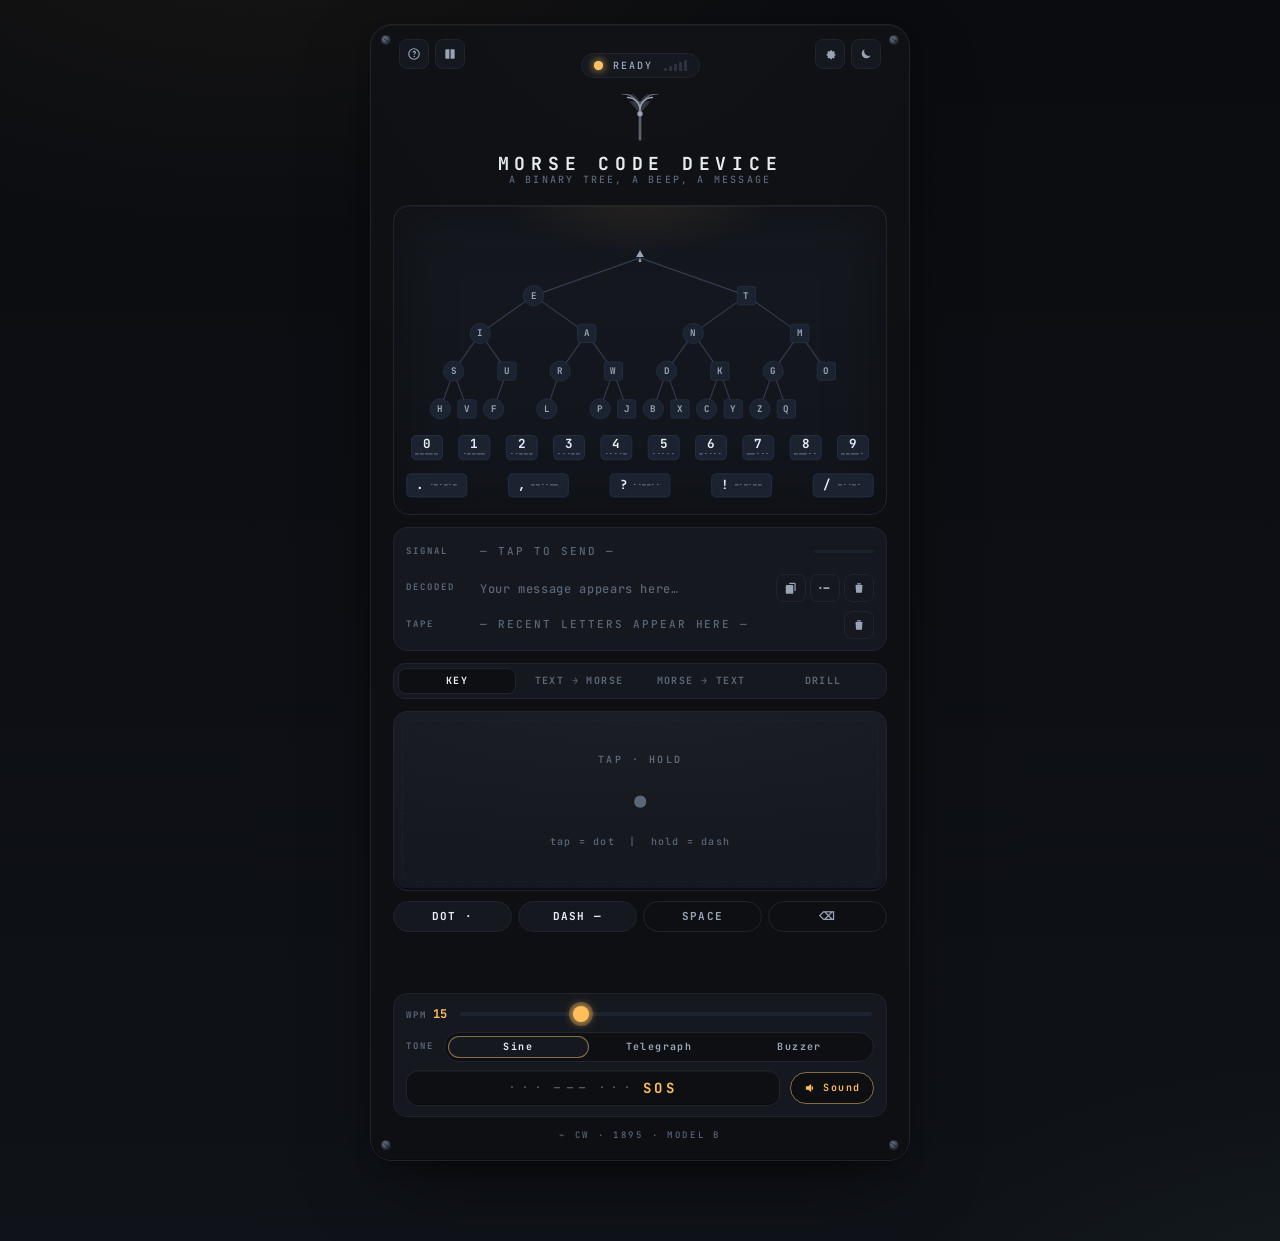
==== index.html @ 14e13e67 "Add files via upload" ====
<!doctype html>
<html lang="en">
<head>
<meta charset="utf-8" />
<title>Morse Code Device</title>
<meta name="viewport" content="width=device-width, initial-scale=1, viewport-fit=cover" />
<meta name="description" content="A virtual Morse code device — tap, type, or click to send Morse. Share-able links, audio, and a live tree decoder." />
<meta name="theme-color" content="#0d1014" />
<link rel="preconnect" href="https://fonts.googleapis.com" />
<link rel="preconnect" href="https://fonts.gstatic.com" crossorigin />
<link href="https://fonts.googleapis.com/css2?family=JetBrains+Mono:wght@400;500;700&family=Space+Grotesk:wght@400;500;700&family=DM+Serif+Display&display=swap" rel="stylesheet" />
<link rel="stylesheet" href="style.css" />
</head>
<body data-theme="dark" data-finish="matte" data-font="mono" data-glow="amber">

<!-- ============== SHARED-LINK BANNER ============== -->
<div id="share-banner" class="share-banner" hidden>
  <span class="sb-dot"></span>
  <div class="sb-text">
    <strong>Incoming message</strong>
    <span id="sb-preview"></span>
  </div>
  <button class="sb-play" data-action="play-shared">Play</button>
  <button class="sb-close" data-action="dismiss-shared" aria-label="Dismiss">×</button>
</div>

<!-- ============== DEVICE ============== -->
<main class="stage">
  <div class="device" id="device">
    <!-- screws -->
    <span class="screw tl"></span><span class="screw tr"></span>
    <span class="screw bl"></span><span class="screw br"></span>

    <!-- device-mounted action panel: help + reference (left), customize + theme (right) -->
    <nav class="device-actions left" aria-label="Help and reference">
      <button class="iconbtn-square" data-action="toggle-help" title="Help & guide" aria-label="Help">
        <svg viewBox="0 0 24 24" aria-hidden="true"><path d="M12 2a10 10 0 1 0 10 10A10 10 0 0 0 12 2Zm0 18a8 8 0 1 1 8-8 8 8 0 0 1-8 8Zm.5-13.5a3 3 0 0 0-3 3h2a1 1 0 1 1 2 0c0 1-2 1.25-2 3.5h2c0-1.5 2-1.75 2-3.5a3 3 0 0 0-3-3Zm-1 8.5h2v2h-2Z" fill="currentColor"/></svg>
      </button>
      <button class="iconbtn-square" data-action="toggle-ref" title="Morse reference" aria-label="Reference">
        <svg viewBox="0 0 24 24" aria-hidden="true"><path d="M4 5.5A1.5 1.5 0 0 1 5.5 4H11v16H5.5A1.5 1.5 0 0 1 4 18.5v-13Zm9 -1.5h5.5A1.5 1.5 0 0 1 20 5.5v13a1.5 1.5 0 0 1-1.5 1.5H13V4Z" fill="currentColor"/></svg>
      </button>
    </nav>
    <nav class="device-actions right" aria-label="Customize and theme">
      <button class="iconbtn-square" data-action="toggle-tweaks" title="Customize" aria-label="Customize">
        <svg viewBox="0 0 24 24" aria-hidden="true"><path d="M12 8a4 4 0 1 0 0 8 4 4 0 0 0 0-8Zm9.4 4-1.9-.6-.3-.9 1-1.7-1.9-1.9-1.7 1-.9-.3-.6-1.9h-2.6l-.6 1.9-.9 .3-1.7-1-1.9 1.9 1 1.7-.3 .9-1.9 .6v2.6l1.9 .6 .3 .9-1 1.7 1.9 1.9 1.7-1 .9 .3 .6 1.9h2.6l.6-1.9 .9-.3 1.7 1 1.9-1.9-1-1.7 .3-.9 1.9-.6V12Z" fill="currentColor"/></svg>
      </button>
      <button class="iconbtn-square" data-action="toggle-theme" title="Toggle light/dark" aria-label="Toggle theme">
        <svg viewBox="0 0 24 24" aria-hidden="true"><path d="M20 14.5A8 8 0 0 1 9.5 4 8 8 0 1 0 20 14.5Z" fill="currentColor"/></svg>
      </button>
    </nav>

    <!-- antenna + status -->
    <div class="device-head">
      <div class="status-strip">
        <span class="led-pill" id="power-led"></span>
        <span class="status-text" id="status-text">READY</span>
        <span class="signal-bars" aria-hidden="true">
          <i></i><i></i><i></i><i></i><i></i>
        </span>
      </div>
      <div class="antenna" aria-hidden="true">
        <svg viewBox="0 0 80 56" class="antenna-svg">
          <!-- mast -->
          <rect x="38.5" y="22" width="3" height="30" rx="1" fill="currentColor" opacity=".55"/>
          <!-- radio waves -->
          <path d="M40 22 L28 8 L52 8 Z" fill="currentColor" opacity=".25"/>
          <path d="M40 18 a14 14 0 0 1 14 -14" stroke="currentColor" fill="none" stroke-width="1.6" stroke-linecap="round" class="wave w1"/>
          <path d="M40 18 a14 14 0 0 0 -14 -14" stroke="currentColor" fill="none" stroke-width="1.6" stroke-linecap="round" class="wave w1"/>
          <path d="M40 14 a20 20 0 0 1 20 -14" stroke="currentColor" fill="none" stroke-width="1.4" stroke-linecap="round" opacity=".65" class="wave w2"/>
          <path d="M40 14 a20 20 0 0 0 -20 -14" stroke="currentColor" fill="none" stroke-width="1.4" stroke-linecap="round" opacity=".65" class="wave w2"/>
          <path d="M40 10 a26 26 0 0 1 26 -14" stroke="currentColor" fill="none" stroke-width="1.1" stroke-linecap="round" opacity=".35" class="wave w3"/>
          <path d="M40 10 a26 26 0 0 0 -26 -14" stroke="currentColor" fill="none" stroke-width="1.1" stroke-linecap="round" opacity=".35" class="wave w3"/>
          <circle cx="40" cy="22" r="3" fill="currentColor"/>
        </svg>
      </div>
      <h1 class="device-title">MORSE CODE DEVICE</h1>
      <p class="device-sub">a binary tree, a beep, a message</p>
    </div>

    <!-- TREE PANEL -->
    <section class="tree-panel" id="tree-panel">
      <svg id="tree-svg" viewBox="0 0 1000 540" preserveAspectRatio="xMidYMid meet" aria-label="Morse code binary tree"></svg>
      <!-- big letter spotlight -->
      <div class="letter-spot" id="letter-spot" aria-hidden="true">
        <span class="ls-glyph"></span>
        <span class="ls-morse"></span>
      </div>
    </section>

    <!-- live readout strip -->
    <section class="readout">
      <div class="readout-row">
        <span class="readout-label">SIGNAL</span>
        <div class="readout-marks" id="readout-marks">
          <span class="rm-placeholder">— tap to send —</span>
        </div>
        <div class="decode-countdown"><div class="dc-fill" id="dc-fill"></div></div>
      </div>
      <div class="readout-row">
        <span class="readout-label">DECODED</span>
        <div class="readout-text" id="decoded-text" data-empty="Your message appears here…"></div>
        <div class="readout-tools">
          <button class="ghostbtn" data-action="copy-text" title="Copy text">
            <svg viewBox="0 0 24 24"><path d="M9 3h9a2 2 0 0 1 2 2v12h-2V5H9V3Zm-4 4h9a2 2 0 0 1 2 2v11a2 2 0 0 1-2 2H5a2 2 0 0 1-2-2V9a2 2 0 0 1 2-2Z" fill="currentColor"/></svg>
          </button>
          <button class="ghostbtn" data-action="copy-morse" title="Copy morse">
            <svg viewBox="0 0 24 24"><circle cx="4" cy="12" r="2" fill="currentColor"/><rect x="9" y="10.5" width="11" height="3" rx="1.4" fill="currentColor"/></svg>
          </button>
          <button class="ghostbtn" data-action="clear" title="Clear">
            <svg viewBox="0 0 24 24"><path d="M6 7h12l-1 13H7L6 7Zm3-3h6l1 2H8l1-2Z" fill="currentColor"/></svg>
          </button>
        </div>
      </div>
      <div class="readout-row history-row">
        <span class="readout-label">TAPE</span>
        <div class="history-tape" id="history-tape" data-empty="— recent letters appear here —"></div>
        <button class="ghostbtn" data-action="clear-history" title="Clear tape">
          <svg viewBox="0 0 24 24"><path d="M6 7h12l-1 13H7L6 7Zm3-3h6l1 2H8l1-2Z" fill="currentColor"/></svg>
        </button>
      </div>
    </section>

    <!-- input pad / mode tabs -->
    <section class="inputbay">
      <nav class="tabs" role="tablist">
        <button class="tab active" data-tab="key" role="tab">KEY</button>
        <button class="tab" data-tab="t2m" role="tab">TEXT → MORSE</button>
        <button class="tab" data-tab="m2t" role="tab">MORSE → TEXT</button>
        <button class="tab" data-tab="drill" role="tab">DRILL</button>
      </nav>

      <!-- KEY tab -->
      <div class="tabpanel" data-panel="key">
        <div class="keypad" id="keypad" aria-label="Tap pad. Tap = dot, hold = dash.">
          <div class="keypad-inner">
            <span class="keypad-label">TAP&nbsp;·&nbsp;HOLD</span>
            <span class="keypad-symbol" id="keypad-symbol">·</span>
            <span class="keypad-hint">tap = dot &nbsp;|&nbsp; hold = dash</span>
          </div>
          <span class="keypad-ring"></span>
        </div>
        <div class="key-aux">
          <button class="pillbtn" data-action="dot">DOT&nbsp;·</button>
          <button class="pillbtn" data-action="dash">DASH&nbsp;—</button>
          <button class="pillbtn ghost" data-action="space">SPACE</button>
          <button class="pillbtn ghost" data-action="backspace">⌫</button>
        </div>
      </div>

      <!-- TEXT → MORSE tab -->
      <div class="tabpanel" data-panel="t2m" hidden>
        <textarea id="t2m-input" rows="3" placeholder="Type a message — &quot;hello world&quot;…" maxlength="240"></textarea>
        <div class="row">
          <button class="primarybtn" data-action="play-t2m">
            <svg viewBox="0 0 24 24"><path d="M8 5v14l11-7L8 5Z" fill="currentColor"/></svg>
            Transmit
          </button>
          <button class="pillbtn ghost" data-action="stop-t2m">Stop</button>
          <button class="iconbtn iconbtn-square" data-action="share-t2m" title="Copy shareable link" aria-label="Share">
            <svg viewBox="0 0 24 24" aria-hidden="true"><path d="M12 3 7 8h3v8h4V8h3l-5-5Zm-7 13v3a2 2 0 0 0 2 2h10a2 2 0 0 0 2-2v-3h-2v3H7v-3H5Z" fill="currentColor"/></svg>
          </button>
        </div>
        <div class="preview" id="t2m-preview" data-empty="Morse preview…"></div>
      </div>

      <!-- MORSE → TEXT tab -->
      <div class="tabpanel" data-panel="m2t" hidden>
        <textarea id="m2t-input" rows="3" placeholder="Paste Morse: &quot;.... . .-.. .-.. ---&quot; — letters use spaces, words use  /  or 3 spaces"></textarea>
        <div class="row">
          <button class="primarybtn" data-action="play-m2t">
            <svg viewBox="0 0 24 24"><path d="M8 5v14l11-7L8 5Z" fill="currentColor"/></svg>
            Transmit
          </button>
          <button class="pillbtn ghost" data-action="stop-m2t">Stop</button>
          <button class="pillbtn ghost" data-action="m2t-dot" title="Insert dot">·</button>
          <button class="pillbtn ghost" data-action="m2t-dash" title="Insert dash">—</button>
          <button class="pillbtn ghost" data-action="m2t-slash" title="Word break">/</button>
          <button class="pillbtn ghost" data-action="m2t-clear">Clear</button>
        </div>
        <div class="preview" id="m2t-preview" data-empty="Decoded text…"></div>
      </div>

      <!-- DRILL tab -->
      <div class="tabpanel" data-panel="drill" hidden>
        <div class="drill-head">
          <div class="drill-score-block">
            <span class="ds-label">SCORE</span>
            <strong id="drill-score">0 / 0</strong>
            <span class="ds-streak" id="drill-streak" aria-label="streak"></span>
          </div>
          <div class="seg drill-pool-seg" data-tweak-local="drill-pool" role="tablist" aria-label="Practice pool">
            <button class="seg-btn active" data-val="letters">A–Z</button>
            <button class="seg-btn" data-val="alnum">+0–9</button>
            <button class="seg-btn" data-val="all">+Punct</button>
          </div>
        </div>
        <div class="drill-prompt">
          <button class="drill-replay" data-action="drill-replay" title="Replay morse">
            <svg viewBox="0 0 24 24" aria-hidden="true"><path d="M12 4V1L7 6l5 5V7a5 5 0 1 1-5 5H5a7 7 0 1 0 7-8Z" fill="currentColor"/></svg>
          </button>
          <div class="drill-morse" id="drill-morse">– – –</div>
        </div>
        <div class="drill-choices" id="drill-choices" role="group" aria-label="Pick the letter"></div>
        <div class="drill-feedback" id="drill-feedback" aria-live="polite"></div>
        <div class="row drill-row">
          <button class="primarybtn" data-action="drill-next">
            <svg viewBox="0 0 24 24"><path d="M8 5v14l11-7L8 5Z" fill="currentColor"/></svg>
            Next
          </button>
          <button class="pillbtn ghost" data-action="drill-reset">Reset score</button>
        </div>
      </div>
    </section>

    <!-- bottom control rail -->
    <section class="rail">
      <div class="rail-row">
        <label class="rail-control wpm-control">
          <span class="rc-label">WPM <b id="wpm-val">15</b></span>
          <input type="range" id="wpm" min="5" max="40" step="1" value="15" />
        </label>
      </div>
      <div class="rail-row">
        <div class="rail-control tone-control">
          <span class="rc-label">TONE</span>
          <div class="seg seg-fill" role="tablist">
            <button class="seg-btn active" data-tone="sine">Sine</button>
            <button class="seg-btn" data-tone="telegraph">Telegraph</button>
            <button class="seg-btn" data-tone="buzzer">Buzzer</button>
          </div>
        </div>
      </div>
      <div class="rail-row">
        <button class="sos" data-action="sos" title="Send SOS">
          <span class="sos-glyph">·&nbsp;·&nbsp;·&nbsp;&nbsp;—&nbsp;—&nbsp;—&nbsp;&nbsp;·&nbsp;·&nbsp;·</span>
          <strong>SOS</strong>
        </button>
        <button class="audiotoggle" id="audiotoggle" aria-pressed="true" title="Toggle sound">
          <svg viewBox="0 0 24 24" class="on"><path d="M5 9v6h4l5 4V5L9 9H5Zm12.5 3a4.5 4.5 0 0 0-2.5-4v8a4.5 4.5 0 0 0 2.5-4Z" fill="currentColor"/></svg>
          <span>Sound</span>
        </button>
      </div>
    </section>

    <div class="device-foot">
      <span class="foot-mark">⌁  CW · 1895 · MODEL B</span>
    </div>
  </div>
</main>

<!-- ============== HELP DRAWER ============== -->
<aside class="drawer" id="help-drawer" hidden aria-label="Help &amp; guide">
  <header class="drawer-head">
    <h2>Manual</h2>
    <button class="iconbtn-square ghost" data-action="toggle-help" aria-label="Close">✕</button>
  </header>
  <div class="drawer-body">
    <p class="help-lead">
      A virtual telegraph key. Four input modes, one tree.
    </p>

    <section class="help-section">
      <h3><span class="hs-num">1</span> KEY <span class="hs-sub">— tap, hold, click, type</span></h3>
      <ul class="tip-list">
        <li><kbd>Space</kbd><span>tap = <b>dot</b> · hold = <b>dash</b></span></li>
        <li><kbd>L-click</kbd> / <kbd>R-click</kbd><span>on the pad = dot / dash</span></li>
        <li><kbd>Tap</kbd> / <kbd>Hold</kbd><span>on the pad = dot / dash (mobile)</span></li>
        <li><kbd>A–Z</kbd> <kbd>0–9</kbd><span>live-type any letter and watch the path light up</span></li>
        <li><kbd>·</kbd> <kbd>—</kbd> <kbd>␣</kbd> <kbd>⌫</kbd><span>buttons: insert dot, dash, word break, backspace</span></li>
      </ul>
      <p class="help-note">A short countdown bar fills under SIGNAL while you wait; when it completes, the buffer is decoded into a letter.</p>
    </section>

    <section class="help-section">
      <h3><span class="hs-num">2</span> TEXT → MORSE <span class="hs-sub">— transmit a sentence</span></h3>
      <ul class="tip-list">
        <li><kbd>Type</kbd><span>any message, then hit <b>Transmit</b> to play it through the tree + audio</span></li>
        <li><kbd>WPM</kbd><span>slider controls playback speed (5 = beginner, 40 = expert)</span></li>
        <li><kbd>Share</kbd><span>copies a shareable link with the Morse encoded in the URL</span></li>
      </ul>
    </section>

    <section class="help-section">
      <h3><span class="hs-num">3</span> MORSE → TEXT <span class="hs-sub">— paste raw morse</span></h3>
      <ul class="tip-list">
        <li><kbd>·</kbd> <kbd>—</kbd><span>insert dot or dash buttons</span></li>
        <li><kbd>space</kbd><span>between dot/dash groups separates <b>letters</b></span></li>
        <li><kbd>/</kbd><span>or 3 spaces separates <b>words</b></span></li>
        <li><kbd>Transmit</kbd><span>plays the decoded text through the tree + audio</span></li>
      </ul>
      <p class="help-note">Accepts ·, •, —, –, ., - interchangeably.</p>
    </section>

    <section class="help-section">
      <h3><span class="hs-num">4</span> DRILL <span class="hs-sub">— practice mode</span></h3>
      <ul class="tip-list">
        <li><kbd>Listen</kbd><span>a random letter plays through the tree</span></li>
        <li><kbd>Tap</kbd><span>which letter you heard from the 4 choices</span></li>
        <li><kbd>↻</kbd><span>replays the current letter</span></li>
        <li><kbd>Pool</kbd><span>switch between A–Z, +0–9, or +punctuation</span></li>
      </ul>
      <p class="help-note">Three correct in a row unlocks a streak badge.</p>
    </section>

    <section class="help-section">
      <h3><span class="hs-num">★</span> Tips</h3>
      <ul class="tip-list">
        <li><kbd>SOS</kbd><span>one-tap distress signal · · · — — — · · ·</span></li>
        <li><kbd>Tone</kbd><span>Sine = soft, Telegraph = classic, Buzzer = old-school</span></li>
        <li><kbd>Sound</kbd><span>toggle audio without stopping the visuals</span></li>
        <li><kbd>Tape</kbd><span>click any recent letter to replay it</span></li>
      </ul>
    </section>
  </div>
</aside>

<!-- ============== REFERENCE DRAWER ============== -->
<aside class="drawer" id="ref-drawer" hidden aria-label="Morse reference">
  <header class="drawer-head">
    <h2>Reference</h2>
    <button class="iconbtn" data-action="toggle-ref" aria-label="Close">✕</button>
  </header>
  <div class="drawer-body">
    <div class="ref-section">
      <h3>Letters</h3>
      <div class="ref-grid" id="ref-letters"></div>
    </div>
    <div class="ref-section">
      <h3>Numbers</h3>
      <div class="ref-grid" id="ref-numbers"></div>
    </div>
    <div class="ref-section">
      <h3>Punctuation</h3>
      <div class="ref-grid" id="ref-punct"></div>
    </div>
    <div class="ref-tip">
      <strong>Tip.</strong> Tap any cell to hear it. Letter gap = 3 units, word gap = 7 units. Standard speed counts <em>PARIS</em> per minute.
    </div>
  </div>
</aside>

<!-- ============== TWEAKS DRAWER ============== -->
<aside class="drawer right" id="tweaks-drawer" hidden aria-label="Customize">
  <header class="drawer-head">
    <h2>Customize</h2>
    <button class="iconbtn" data-action="toggle-tweaks" aria-label="Close">✕</button>
  </header>
  <div class="drawer-body">

    <div class="tweak">
      <div class="tweak-label">Tree layout</div>
      <div class="seg seg-grid tree-model-seg" data-tweak="tree-model">
        <button class="seg-btn" data-val="1" title="Original — letters as tree, numbers + punctuation as chip rows">
          <span class="tm-name">Original</span>
          <span class="tm-sub">Letters + chips</span>
        </button>
        <button class="seg-btn" data-val="2" title="Extended — numbers + punctuation integrated as deeper LEDs">
          <span class="tm-name">Extended</span>
          <span class="tm-sub">All as LEDs</span>
        </button>
        <button class="seg-btn" data-val="3" title="Letters only — clean tree, no numbers or punctuation">
          <span class="tm-name">Letters</span>
          <span class="tm-sub">No numbers</span>
        </button>
        <button class="seg-btn" data-val="4" title="Compact — pure-dot/dash chains along top row, mixed letters branch downward">
          <span class="tm-name">Compact</span>
          <span class="tm-sub">Horizontal spine</span>
        </button>
      </div>
    </div>

    <div class="tweak">
      <div class="tweak-label">Glow color</div>
      <div class="swatches" data-tweak="glow">
        <button class="sw" data-val="amber"   style="--c:#ffbe5c"></button>
        <button class="sw" data-val="green"   style="--c:#7cf2a0"></button>
        <button class="sw" data-val="cyan"    style="--c:#7adfff"></button>
        <button class="sw" data-val="magenta" style="--c:#ff7ad8"></button>
        <button class="sw" data-val="red"     style="--c:#ff7a6e"></button>
      </div>
      <p class="tweak-help">Active path color. The decoded letter always pulses green for contrast.</p>
    </div>

    <div class="tweak">
      <div class="tweak-label">Panel finish</div>
      <div class="seg seg-grid" data-tweak="finish">
        <button class="seg-btn" data-val="matte">Matte</button>
        <button class="seg-btn" data-val="plastic">Plastic</button>
        <button class="seg-btn" data-val="wood">Wood</button>
        <button class="seg-btn" data-val="pcb">Circuit</button>
        <button class="seg-btn" data-val="brushed">Brushed</button>
      </div>
    </div>

    <div class="tweak">
      <div class="tweak-label">Typeface</div>
      <div class="seg seg-grid" data-tweak="font">
        <button class="seg-btn" data-val="mono">Mono</button>
        <button class="seg-btn" data-val="grotesk">Grotesk</button>
        <button class="seg-btn" data-val="serif">Serif</button>
      </div>
    </div>

    <div class="tweak">
      <div class="tweak-label">LED scale <b id="led-scale-val">1.0×</b></div>
      <input type="range" id="led-scale" min="0.7" max="1.4" step="0.05" value="1" />
    </div>

    <div class="tweak">
      <div class="tweak-label">Default tone</div>
      <div class="seg seg-grid" data-tweak="default-tone">
        <button class="seg-btn" data-val="sine">Sine</button>
        <button class="seg-btn" data-val="telegraph">Telegraph</button>
        <button class="seg-btn" data-val="buzzer">Buzzer</button>
      </div>
    </div>

    <div class="tweak">
      <div class="tweak-label">Theme</div>
      <div class="seg seg-grid" data-tweak="theme">
        <button class="seg-btn" data-val="dark">Dark</button>
        <button class="seg-btn" data-val="light">Light</button>
      </div>
    </div>

    <p class="tweak-help footer-help">Settings persist in your browser. Share a message link and your friend's device keeps their own look.</p>
  </div>
</aside>

<div class="scrim" id="scrim" hidden></div>

<script src="script.js" defer></script>
</body>
</html>
---- style.css ----
/* =========================================================
   MORSE CODE DEVICE
   ========================================================= */

/* =========================================================
   THEMES
   ---------------------------------------------------------
   :root holds the DARK palette. body[data-theme="light"]
   overrides for light mode. Finishes only add textures and
   *very small* tonal nudges; they do not redefine the palette
   except for explicitly-themed surfaces (wood, pcb) which
   have separate light/dark variants below.
   ========================================================= */
:root {
  /* glow */
  --glow: #ffbe5c;
  --glow-soft: #ffa83a;
  --glow-dim: color-mix(in oklab, var(--glow) 35%, var(--panel-2));

  /* success / positive feedback (drill correct, copied, fresh-chip) */
  --final: #7cf2a0;
  --final-soft: #29c365;

  /* surfaces (DARK) */
  --bg-0: #0a0c10;
  --bg-1: #0f1218;
  --panel: #14171d;
  --panel-2: #1c2230;
  --panel-edge: #2a3142;
  --panel-line: #242a37;
  --inkline: #3a455c;
  --led-off: #1c2330;
  --led-off-edge: #2c3650;

  /* ink */
  --ink: #e7ecf3;
  --ink-dim: #98a3b5;
  --ink-faint: #5b6677;
  --accent: var(--glow);

  /* on-led ink (text inside lit LEDs, always dark for contrast) */
  --on-led-ink: #14110a;

  /* fonts */
  --f-mono: "JetBrains Mono", ui-monospace, SFMono-Regular, Menlo, monospace;
  --f-sans: "Space Grotesk", ui-sans-serif, system-ui, sans-serif;
  --f-serif: "DM Serif Display", ui-serif, Georgia, serif;
  --f-ui: var(--f-mono);
  --f-display: var(--f-mono);

  --radius: 22px;
  --radius-sm: 10px;

  --shadow-deep: 0 30px 80px -20px rgba(0,0,0,.55), 0 6px 20px -10px rgba(0,0,0,.6);
}

/* LIGHT palette */
body[data-theme="light"] {
  --bg-0: #ebe6da;
  --bg-1: #ddd6c5;
  --panel: #f4efe5;
  --panel-2: #ebe5d8;
  --panel-edge: #c8c0ad;
  --panel-line: #d8d0bd;
  --inkline: #a89e87;
  --led-off: #d8cfb8;
  --led-off-edge: #b2a78d;
  --ink: #1a1916;
  --ink-dim: #5a564c;
  --ink-faint: #8a8475;
}

body[data-font="mono"]    { --f-ui: var(--f-mono);  --f-display: var(--f-mono); }
body[data-font="grotesk"] { --f-ui: var(--f-sans);  --f-display: var(--f-sans); }
body[data-font="serif"]   { --f-ui: var(--f-sans);  --f-display: var(--f-serif); }

body[data-glow="amber"]   { --glow: #ffbe5c; --glow-soft: #ff9d2a; }
body[data-glow="green"]   { --glow: #7cf2a0; --glow-soft: #36c46a; }
body[data-glow="cyan"]    { --glow: #7adfff; --glow-soft: #2da6d8; }
body[data-glow="magenta"] { --glow: #ff85d8; --glow-soft: #d44dab; }
body[data-glow="red"]     { --glow: #ff8c7e; --glow-soft: #e25040; }

/* ---------- base ---------- */
* { box-sizing: border-box; }
html, body { margin: 0; padding: 0; }
body {
  font-family: var(--f-ui);
  color: var(--ink);
  background:
    radial-gradient(1100px 600px at 20% -10%, rgba(255,190,92,.06), transparent 60%),
    radial-gradient(900px 500px at 110% 110%, rgba(124,242,160,.05), transparent 65%),
    linear-gradient(180deg, var(--bg-0), var(--bg-1));
  min-height: 100vh;
  -webkit-font-smoothing: antialiased;
  overflow-x: hidden;
}
body[data-theme="light"] {
  background:
    radial-gradient(900px 500px at 20% -10%, rgba(255,170,60,.18), transparent 60%),
    radial-gradient(900px 500px at 110% 110%, rgba(100,200,140,.12), transparent 65%),
    linear-gradient(180deg, var(--bg-0), var(--bg-1));
}

button { font: inherit; color: inherit; cursor: pointer; }
input, textarea { font: inherit; color: inherit; }
kbd {
  font: 500 .78em/1 var(--f-mono);
  background: var(--panel-2); color: var(--ink-dim);
  border: 1px solid var(--panel-edge);
  border-bottom-width: 2px;
  padding: 2px 6px; border-radius: 6px;
}

/* ---------- device-mounted action panel ---------- */
.device-actions {
  position: absolute;
  top: 14px;
  display: flex; gap: 6px;
  z-index: 3;
}
.device-actions.left  { left: 28px; }
.device-actions.right { right: 28px; }
.device-actions .iconbtn-square {
  width: 30px; height: 30px;
  border-radius: 8px;
  background: var(--panel-2);
  border: 1px solid var(--panel-edge);
  color: var(--ink-dim);
}
.device-actions .iconbtn-square:hover {
  color: var(--glow);
  border-color: color-mix(in oklab, var(--glow) 60%, var(--panel-edge));
  background: var(--panel);
}
.device-actions .iconbtn-square svg { width: 14px; height: 14px; }

/* ---------- top bar (removed; styles kept for share-banner) ---------- */
.topbar { display: none; }

/* tree model selector — two-line buttons */
.tree-model-seg {
  grid-template-columns: repeat(2, 1fr) !important;
  gap: 6px;
}
.tree-model-seg .seg-btn {
  display: flex; flex-direction: column; align-items: center; gap: 2px;
  padding: 10px 6px;
  text-align: center;
}
.tree-model-seg .tm-name {
  font: 700 11px/1 var(--f-mono); letter-spacing: .12em;
  color: inherit;
}
.tree-model-seg .tm-sub {
  font: 500 9px/1 var(--f-mono); letter-spacing: .04em;
  color: var(--ink-faint);
  text-transform: none;
}
.tree-model-seg .seg-btn.active .tm-sub { color: var(--ink-dim); }

/* small LED variants (Model 2 deeper levels) */
#tree-svg .led-num .led-glyph { font-size: 14px; }
#tree-svg .led-punct .led-glyph { font-size: 10px; letter-spacing: -.05em; }
.iconbtn-square {
  padding: 0; width: 36px; height: 36px;
  border-radius: 10px;
  border: 1px solid var(--panel-edge);
  background: var(--panel-2);
  color: var(--ink-dim);
  display: inline-flex; align-items: center; justify-content: center;
}
.iconbtn-square svg { width: 16px; height: 16px; }
.iconbtn-square:hover {
  color: var(--glow);
  border-color: color-mix(in oklab, var(--glow) 60%, var(--panel-edge));
  background: var(--panel);
}

/* hidden attribute must win over display: */
[hidden] { display: none !important; }

/* ---------- share banner ---------- */
.share-banner {
  position: sticky; top: 8px; z-index: 30;
  max-width: 540px; margin: 0 auto 8px;
  display: flex; align-items: center; gap: 12px;
  padding: 10px 14px;
  background: linear-gradient(180deg, rgba(255,190,92,.14), rgba(255,190,92,.05));
  border: 1px solid color-mix(in oklab, var(--glow) 50%, transparent);
  border-radius: 14px;
  backdrop-filter: blur(8px);
}
.sb-dot {
  width: 10px; height: 10px; border-radius: 50%;
  background: var(--glow);
  box-shadow: 0 0 0 2px color-mix(in oklab, var(--glow) 30%, transparent), 0 0 14px var(--glow);
  animation: pulse 1.4s ease-in-out infinite;
}
.sb-text { flex: 1; display: flex; flex-direction: column; gap: 2px; }
.sb-text strong { font: 700 11px/1 var(--f-mono); letter-spacing: .16em; color: var(--glow); }
.sb-text span { font-size: 13px; color: var(--ink-dim); overflow: hidden; text-overflow: ellipsis; white-space: nowrap; }
.sb-play {
  background: var(--glow); color: #1a1305; border: 0;
  padding: 8px 16px; border-radius: 999px;
  font: 700 11px/1 var(--f-mono); letter-spacing: .16em;
}
.sb-close {
  background: transparent; border: 0; color: var(--ink-dim);
  width: 28px; height: 28px; border-radius: 50%; font-size: 18px;
}
.sb-close:hover { color: var(--ink); background: rgba(255,255,255,.06); }

/* =========================================================
   DEVICE
   ========================================================= */
.stage {
  display: flex; justify-content: center;
  padding: 30px 16px 60px;
}
.device {
  width: min(100%, 540px);
  position: relative;
  background: var(--panel);
  border: 1px solid var(--panel-edge);
  border-radius: var(--radius);
  padding: 22px 22px 20px;
  box-shadow: var(--shadow-deep),
              inset 0 1px 0 rgba(255,255,255,.04),
              inset 0 -1px 0 rgba(0,0,0,.4);
  color: var(--ink);
}

/* =========================================================
   FINISHES — texture overlays + a few themed palettes
   Matte / Plastic / Brushed are texture-only and respect the
   active theme. Wood and PCB carry their own palettes that
   have explicit dark/light variants below.
   ========================================================= */

/* ---------- MATTE ---------- */
body[data-theme="dark"][data-finish="matte"] {
  --panel: #0d0f13;
  --panel-2: #15181f;
  --panel-edge: #1f242d;
}
body[data-theme="dark"][data-finish="matte"] .device {
  background:
    radial-gradient(140% 100% at 50% -20%, rgba(255,255,255,.02), transparent 65%),
    var(--panel);
}
body[data-theme="light"][data-finish="matte"] {
  --panel: #ede7d8;
  --panel-2: #e3dcc9;
  --panel-edge: #c1b89e;
}
body[data-theme="light"][data-finish="matte"] .device {
  background:
    radial-gradient(140% 100% at 50% -20%, rgba(0,0,0,.025), transparent 70%),
    var(--panel);
}

/* ---------- PLASTIC ---------- */
body[data-theme="dark"][data-finish="plastic"] {
  --panel: #2a3040;
  --panel-2: #232838;
  --panel-edge: #424a60;
}
body[data-theme="dark"][data-finish="plastic"] .device {
  background:
    linear-gradient(180deg,
      color-mix(in oklab, var(--panel) 60%, white 18%) 0%,
      color-mix(in oklab, var(--panel) 80%, white 8%) 18%,
      var(--panel) 45%,
      color-mix(in oklab, var(--panel) 80%, black 10%) 85%,
      color-mix(in oklab, var(--panel) 60%, black 22%) 100%);
  box-shadow: var(--shadow-deep),
    inset 0 2px 0 rgba(255,255,255,.18),
    inset 0 -2px 0 rgba(0,0,0,.55);
}
body[data-theme="light"][data-finish="plastic"] {
  --panel: #ece6d0;
  --panel-2: #e4ddc4;
  --panel-edge: #bdb290;
}
body[data-theme="light"][data-finish="plastic"] .device {
  background:
    linear-gradient(180deg,
      color-mix(in oklab, var(--panel) 50%, white 30%) 0%,
      color-mix(in oklab, var(--panel) 80%, white 12%) 22%,
      var(--panel) 45%,
      color-mix(in oklab, var(--panel) 80%, black 8%) 90%,
      color-mix(in oklab, var(--panel) 70%, black 15%) 100%);
  box-shadow: var(--shadow-deep),
    inset 0 2px 0 rgba(255,255,255,.6),
    inset 0 -2px 0 rgba(0,0,0,.25);
}
body[data-finish="plastic"] .device::after {
  content: ""; position: absolute;
  inset: 1px 1px auto 1px; height: 40%;
  border-radius: var(--radius) var(--radius) 50% 50% / var(--radius) var(--radius) 30% 30%;
  background: linear-gradient(180deg, rgba(255,255,255,.06), transparent 80%);
  pointer-events: none;
}
body[data-theme="light"][data-finish="plastic"] .device::after {
  background: linear-gradient(180deg, rgba(255,255,255,.55), transparent 80%);
}

/* ---------- BRUSHED ---------- */
body[data-theme="dark"][data-finish="brushed"] {
  --panel: #2c2e32;
  --panel-2: #25272b;
  --panel-edge: #3d4046;
}
body[data-theme="dark"][data-finish="brushed"] .device {
  background:
    repeating-linear-gradient(90deg, rgba(255,255,255,.025) 0 1px, transparent 1px 3px),
    linear-gradient(180deg, color-mix(in oklab, var(--panel) 90%, white 6%), var(--panel));
}
body[data-theme="light"][data-finish="brushed"] {
  --panel: #d8d3c4;
  --panel-2: #cdc8b8;
  --panel-edge: #ada690;
}
body[data-theme="light"][data-finish="brushed"] .device {
  background:
    repeating-linear-gradient(90deg, rgba(0,0,0,.03) 0 1px, transparent 1px 3px),
    linear-gradient(180deg, color-mix(in oklab, var(--panel) 90%, white 14%), var(--panel));
}

/* ---------- WOOD (themed, theme-aware) ---------- */
body[data-theme="dark"][data-finish="wood"] {
  --panel: #5b3a1e;
  --panel-2: #4a2f18;
  --panel-edge: #2a1808;
  --panel-line: #3a230f;
  --led-off: #2a1808;
  --led-off-edge: #4a2f18;
  --ink: #f4e4c8;
  --ink-dim: #c5a878;
  --ink-faint: #8a6e4a;
  --inkline: #6b4422;
}
body[data-theme="dark"][data-finish="wood"] .device {
  background:
    repeating-linear-gradient(92deg, transparent 0 7px, rgba(0,0,0,.06) 7px 8px, transparent 8px 22px, rgba(255,200,140,.04) 22px 24px),
    repeating-linear-gradient(88deg, transparent 0 31px, rgba(0,0,0,.08) 31px 32px, transparent 32px 80px),
    radial-gradient(40px 18px at 28% 22%, rgba(0,0,0,.18), transparent 70%),
    radial-gradient(50px 20px at 78% 68%, rgba(0,0,0,.14), transparent 75%),
    linear-gradient(180deg, #6b4424 0%, #5b3a1e 40%, #4a2f18 100%);
  box-shadow: var(--shadow-deep),
    inset 0 2px 0 rgba(255,210,160,.12),
    inset 0 -2px 0 rgba(0,0,0,.55);
}
body[data-theme="dark"][data-finish="wood"] .tree-panel {
  background: linear-gradient(180deg, #1a0e05, #110800);
  border-color: #2a1808;
}

body[data-theme="light"][data-finish="wood"] {
  --panel: #d4a574;
  --panel-2: #c4965f;
  --panel-edge: #8b6038;
  --panel-line: #a8814f;
  --led-off: #b88858;
  --led-off-edge: #8b6038;
  --ink: #2b1908;
  --ink-dim: #5a3a1e;
  --ink-faint: #7a5530;
  --inkline: #8b6038;
}
body[data-theme="light"][data-finish="wood"] .device {
  background:
    repeating-linear-gradient(92deg, transparent 0 7px, rgba(0,0,0,.06) 7px 8px, transparent 8px 22px, rgba(255,255,255,.05) 22px 24px),
    repeating-linear-gradient(88deg, transparent 0 31px, rgba(0,0,0,.07) 31px 32px, transparent 32px 80px),
    radial-gradient(40px 18px at 28% 22%, rgba(0,0,0,.15), transparent 70%),
    radial-gradient(50px 20px at 78% 68%, rgba(0,0,0,.12), transparent 75%),
    linear-gradient(180deg, #e0b582 0%, #d4a574 40%, #c4965f 100%);
  box-shadow: var(--shadow-deep),
    inset 0 2px 0 rgba(255,235,200,.5),
    inset 0 -2px 0 rgba(0,0,0,.2);
}
body[data-theme="light"][data-finish="wood"] .tree-panel {
  background: linear-gradient(180deg, #f0d6ad, #e6c596);
  border-color: #8b6038;
}

/* ---------- CIRCUIT (PCB) ---------- */
body[data-theme="dark"][data-finish="pcb"] {
  --panel: #103424;
  --panel-2: #0c2a1d;
  --panel-edge: #1d5638;
  --panel-line: #1a4a31;
  --inkline: #2a7a52;
  --led-off: #0d2618;
  --led-off-edge: #1c4630;
  --ink: #c8f0d2;
  --ink-dim: #7fc89a;
  --ink-faint: #4a8a64;
}
body[data-theme="dark"][data-finish="pcb"] .device::before {
  content: ""; position: absolute; inset: 12px; border-radius: 18px; pointer-events: none;
  background:
    radial-gradient(2px 2px at 12% 18%, #b8d8b8 99%, transparent),
    radial-gradient(2px 2px at 78% 22%, #b8d8b8 99%, transparent),
    radial-gradient(2px 2px at 28% 92%, #b8d8b8 99%, transparent),
    radial-gradient(2px 2px at 88% 88%, #b8d8b8 99%, transparent),
    linear-gradient(90deg, transparent 0 9.7%, rgba(184,216,184,.07) 9.7% 10%, transparent 10% 100%),
    linear-gradient(0deg, transparent 0 49.7%, rgba(184,216,184,.06) 49.7% 50%, transparent 50% 100%);
  background-size: auto, auto, auto, auto, 60px 60px, 60px 60px;
  opacity: .55;
  mix-blend-mode: screen;
}
body[data-theme="light"][data-finish="pcb"] {
  --panel: #d4e8c8;
  --panel-2: #c4dcb4;
  --panel-edge: #6a9354;
  --panel-line: #87a86d;
  --inkline: #4a6e38;
  --led-off: #b8d0a0;
  --led-off-edge: #87a86d;
  --ink: #1a3010;
  --ink-dim: #3e5a28;
  --ink-faint: #6a8050;
}
body[data-theme="light"][data-finish="pcb"] .device::before {
  content: ""; position: absolute; inset: 12px; border-radius: 18px; pointer-events: none;
  background:
    radial-gradient(2px 2px at 12% 18%, rgba(0,0,0,.25) 99%, transparent),
    radial-gradient(2px 2px at 78% 22%, rgba(0,0,0,.25) 99%, transparent),
    radial-gradient(2px 2px at 28% 92%, rgba(0,0,0,.25) 99%, transparent),
    radial-gradient(2px 2px at 88% 88%, rgba(0,0,0,.25) 99%, transparent),
    linear-gradient(90deg, transparent 0 9.7%, rgba(0,0,0,.07) 9.7% 10%, transparent 10% 100%),
    linear-gradient(0deg, transparent 0 49.7%, rgba(0,0,0,.06) 49.7% 50%, transparent 50% 100%);
  background-size: auto, auto, auto, auto, 60px 60px, 60px 60px;
  opacity: .7;
  mix-blend-mode: multiply;
}

/* screws */
.screw {
  position: absolute; width: 10px; height: 10px; border-radius: 50%;
  background: radial-gradient(circle at 35% 35%, #6e7889, #2a3142 60%, #15181f);
  box-shadow: inset 0 0 0 1px rgba(0,0,0,.4), 0 1px 0 rgba(255,255,255,.04);
}
.screw::after {
  content:""; position:absolute; inset:2px; border-radius:50%;
  background: linear-gradient(35deg, transparent 44%, rgba(0,0,0,.5) 45% 55%, transparent 56%);
}
.screw.tl { top: 10px; left: 10px; }
.screw.tr { top: 10px; right: 10px; }
.screw.bl { bottom: 10px; left: 10px; }
.screw.br { bottom: 10px; right: 10px; }

/* ---------- device head ---------- */
.device-head { text-align: center; padding: 6px 6px 4px; }
.status-strip {
  display: flex; align-items: center; gap: 10px;
  padding: 6px 12px;
  background: var(--panel-2);
  border: 1px solid var(--panel-edge);
  border-radius: 999px;
  margin: 0 auto 14px;
  width: max-content;
  font: 600 10px/1 var(--f-mono); letter-spacing: .22em; color: var(--ink-dim);
}
.led-pill {
  width: 9px; height: 9px; border-radius: 50%;
  background: var(--glow);
  box-shadow: 0 0 8px var(--glow), inset 0 0 2px rgba(255,255,255,.5);
  animation: pulse 2.4s ease-in-out infinite;
}
.signal-bars { display: inline-flex; gap: 2px; align-items: flex-end; height: 11px; }
.signal-bars i {
  display: block; width: 3px; background: var(--ink-faint); border-radius: 1px;
  opacity: .35; transition: opacity .2s, background .2s;
}
.signal-bars i:nth-child(1){height:3px}
.signal-bars i:nth-child(2){height:5px}
.signal-bars i:nth-child(3){height:7px}
.signal-bars i:nth-child(4){height:9px}
.signal-bars i:nth-child(5){height:11px}
.transmitting .signal-bars i {
  background: var(--glow); opacity: .85;
  animation: barWave 1.2s ease-in-out infinite;
}
.transmitting .signal-bars i:nth-child(2){animation-delay:.1s}
.transmitting .signal-bars i:nth-child(3){animation-delay:.2s}
.transmitting .signal-bars i:nth-child(4){animation-delay:.3s}
.transmitting .signal-bars i:nth-child(5){animation-delay:.4s}
@keyframes barWave { 0%,100%{opacity:.35} 50%{opacity:1} }

.antenna { display: inline-block; color: var(--ink-dim); margin: 2px auto -2px; }
.antenna-svg { width: 72px; height: 50px; display: block; }
.transmitting .antenna .wave { animation: waveLight 1s ease-in-out infinite; }
.transmitting .antenna .w1 { color: var(--glow); }
.transmitting .antenna .w2 { animation-delay: .15s; }
.transmitting .antenna .w3 { animation-delay: .3s; }
@keyframes waveLight {
  0%,100% { stroke: currentColor; opacity: .55; }
  50%     { stroke: var(--glow); opacity: 1; filter: drop-shadow(0 0 6px var(--glow)); }
}

.device-title {
  font: 700 18px/1 var(--f-mono);
  letter-spacing: .32em;
  margin: 8px 0 2px;
  color: var(--ink);
}
body[data-font="serif"] .device-title { font-family: var(--f-serif); letter-spacing: .08em; font-weight: 400; font-size: 24px; }
body[data-font="grotesk"] .device-title { font-family: var(--f-sans); letter-spacing: .22em; }
.device-sub {
  font: 500 10px/1 var(--f-mono);
  letter-spacing: .22em;
  color: var(--ink-faint);
  text-transform: uppercase;
  margin: 0 0 4px;
}

/* =========================================================
   TREE PANEL
   ========================================================= */
.tree-panel {
  position: relative;
  background: linear-gradient(180deg, var(--panel-2), color-mix(in oklab, var(--panel-2) 92%, black));
  border: 1px solid var(--panel-edge);
  border-radius: 16px;
  padding: 18px 4px 14px;
  margin-top: 12px;
  box-shadow: inset 0 1px 0 rgba(255,255,255,.04), inset 0 0 60px rgba(0,0,0,.35);
  overflow: hidden;
}
body[data-finish="pcb"] .tree-panel {
  background: linear-gradient(180deg, #0d2a1c, #0a1f15);
}
.tree-panel::before {
  content: ""; position: absolute; inset: 0;
  background:
    radial-gradient(220px 110px at 50% -10%, color-mix(in oklab, var(--glow) 12%, transparent), transparent 70%);
  pointer-events: none;
}
#tree-svg { width: 100%; height: auto; display: block; position: relative; z-index: 1; overflow: visible; }

/* =========================================================
   TREE — LEDs, branches, path gradient
   ========================================================= */

/* connector lines */
#tree-svg .branch {
  stroke: var(--inkline);
  stroke-width: 2.4;
  stroke-linecap: round;
  fill: none;
  opacity: .8;
  transition: stroke .35s, filter .35s, stroke-width .35s, opacity .35s;
}
#tree-svg .branch.lit {
  /* step-pos ramps 0..1 along the path. Earlier steps are dimmer. */
  --t: var(--step-pos, 1);
  stroke: color-mix(in oklab, var(--glow) calc(30% + 70% * var(--t)), var(--inkline));
  stroke-width: calc(2.4px + 1.6px * var(--t));
  opacity: calc(.35 + .65 * var(--t));
  filter: drop-shadow(0 0 calc(1px + 5px * var(--t)) color-mix(in oklab, var(--glow) 70%, transparent));
}

/* LED + its glyph share a <g class="led-g"> */
#tree-svg .led-g .led {
  fill: var(--led-off);
  stroke: var(--led-off-edge);
  stroke-width: 1.2;
  transition: fill .2s, stroke .2s, filter .25s, transform .25s;
}
#tree-svg .led-g .led-glyph {
  font: 700 19px/1 var(--f-mono);
  fill: var(--ink-dim);
  text-anchor: middle;
  dominant-baseline: middle;
  pointer-events: none;
  transition: fill .2s;
}

/* lit (path) — partial intensity based on --step-pos */
#tree-svg .led-g.lit {
  --t: var(--step-pos, 1);
}
#tree-svg .led-g.lit .led {
  fill: color-mix(in oklab, var(--glow) calc(40% + 60% * var(--t)), var(--led-off));
  stroke: color-mix(in oklab, var(--glow) calc(50% + 50% * var(--t)), var(--led-off-edge));
  opacity: calc(.55 + .45 * var(--t));
  filter:
    drop-shadow(0 0 calc(1px + 5px * var(--t)) color-mix(in oklab, var(--glow) 80%, transparent))
    drop-shadow(0 0 calc(3px + 12px * var(--t)) color-mix(in oklab, var(--glow) 50%, transparent));
}
#tree-svg .led-g.lit .led-glyph {
  /* For lit LEDs the fill is bright; text goes dark for contrast. */
  fill: var(--on-led-ink);
  opacity: calc(.6 + .4 * var(--t));
}

/* final (target letter) — full intensity glow + pop */
#tree-svg .led-g.final .led {
  fill: var(--glow);
  stroke: color-mix(in oklab, var(--glow) 60%, white 30%);
  filter:
    drop-shadow(0 0 6px var(--glow))
    drop-shadow(0 0 18px color-mix(in oklab, var(--glow) 70%, transparent));
  animation: ledPop .55s ease-out 1;
}
#tree-svg .led-g.final .led-glyph {
  fill: var(--on-led-ink);
}
@keyframes ledPop {
  0%   { transform: scale(.7); }
  50%  { transform: scale(1.35); }
  100% { transform: scale(1); }
}

/* root antenna */
#tree-svg .root-mast { stroke: var(--ink-faint); stroke-width: 1.6; }
#tree-svg .root-core { fill: var(--ink-dim); }

/* number / punctuation chips */
#tree-svg .chip-box {
  fill: var(--led-off);
  stroke: var(--led-off-edge);
  stroke-width: 1.4;
  transition: fill .18s, stroke .18s, filter .25s;
}
#tree-svg .chip-letter {
  font: 700 26px/1 var(--f-display);
  fill: var(--ink);
  dominant-baseline: middle;
  text-anchor: middle;
  pointer-events: none;
  transition: fill .18s;
}
#tree-svg .chip-code {
  font: 600 13px/1 var(--f-mono);
  fill: var(--ink-dim);
  letter-spacing: .1em;
  dominant-baseline: middle;
  text-anchor: middle;
  pointer-events: none;
  transition: fill .18s;
}
#tree-svg .chip-g.lit {
  --t: var(--step-pos, 1);
}
#tree-svg .chip-g.lit .chip-box {
  fill: color-mix(in oklab, var(--glow) calc(65% + 35% * var(--t)), var(--led-off));
  stroke: color-mix(in oklab, var(--glow) calc(75% + 25% * var(--t)), var(--led-off-edge));
  filter:
    drop-shadow(0 0 calc(4px + 3px * var(--t)) color-mix(in oklab, var(--glow) 70%, transparent))
    drop-shadow(0 0 calc(8px + 8px * var(--t)) color-mix(in oklab, var(--glow) 45%, transparent));
}
#tree-svg .chip-g.final .chip-box {
  fill: var(--glow);
  stroke: color-mix(in oklab, var(--glow) 60%, white 30%);
  filter:
    drop-shadow(0 0 6px var(--glow))
    drop-shadow(0 0 18px color-mix(in oklab, var(--glow) 70%, transparent));
  animation: ledPop .55s ease-out 1;
}
#tree-svg .chip-g.lit .chip-letter,
#tree-svg .chip-g.final .chip-letter,
#tree-svg .chip-g.lit .chip-code,
#tree-svg .chip-g.final .chip-code { fill: var(--on-led-ink); }

/* root antenna icon */
#tree-svg .root-mast { stroke: var(--ink-faint); stroke-width: 1.4; }
#tree-svg .root-core { fill: var(--ink-dim); }
#tree-svg.transmitting .root-core { fill: var(--glow); filter: drop-shadow(0 0 6px var(--glow)); }

/* big letter spotlight — sits at the TOP of the tree panel
   (between the antenna and the E/T row) so big circular LEDs
   don't bury it. */
.letter-spot {
  position: absolute; inset: 0;
  display: flex; flex-direction: column; align-items: center;
  justify-content: flex-start;
  padding-top: 30px;
  pointer-events: none;
  opacity: 0;
  transition: opacity .25s;
}
.letter-spot.show { opacity: 1; }
.letter-spot::before {
  content: ""; position: absolute;
  top: 0; left: 50%; transform: translateX(-50%);
  width: 200px; height: 180px; border-radius: 50%;
  background: radial-gradient(circle at 50% 30%, color-mix(in oklab, var(--glow) 32%, transparent), transparent 65%);
  filter: blur(2px);
}
.ls-glyph {
  position: relative;
  font: 700 72px/1 var(--f-display);
  color: var(--glow);
  text-shadow:
    0 0 30px color-mix(in oklab, var(--glow) 60%, transparent),
    0 0 8px color-mix(in oklab, var(--glow) 80%, transparent);
  letter-spacing: 0;
}
body[data-font="serif"] .ls-glyph { font-weight: 400; font-size: 96px; }
.ls-morse {
  position: relative;
  margin-top: 4px;
  font: 600 12px/1 var(--f-mono);
  letter-spacing: .35em;
  color: color-mix(in oklab, var(--glow) 85%, white 5%);
}

/* =========================================================
   READOUT
   ========================================================= */
.readout {
  margin-top: 12px;
  background: var(--panel-2);
  border: 1px solid var(--panel-edge);
  border-radius: 14px;
  padding: 10px 12px;
  display: flex; flex-direction: column; gap: 8px;
}
.readout-row { display: flex; align-items: center; gap: 10px; min-height: 28px; }
.readout-label {
  font: 700 9px/1 var(--f-mono); letter-spacing: .22em; color: var(--ink-faint);
  width: 64px; flex-shrink: 0;
}
.readout-marks {
  flex: 1; min-width: 0;
  display: flex; align-items: center; gap: 4px;
  font: 600 18px/1 var(--f-mono);
  color: var(--glow);
  letter-spacing: .15em;
  overflow: hidden; white-space: nowrap;
  text-shadow: 0 0 8px color-mix(in oklab, var(--glow) 50%, transparent);
}
.readout-marks .rm-placeholder {
  color: var(--ink-faint); font-weight: 500;
  font-size: 11px; letter-spacing: .18em; text-shadow: none;
  text-transform: uppercase;
}
.decode-countdown {
  width: 60px; height: 3px; background: var(--led-off);
  border-radius: 2px; overflow: hidden;
}
.dc-fill {
  height: 100%; width: 0%;
  background: linear-gradient(90deg, var(--glow), color-mix(in oklab, var(--glow) 60%, white));
  box-shadow: 0 0 6px var(--glow);
  transition: width .04s linear;
}
.readout-text {
  flex: 1; min-width: 0;
  font: 700 16px/1.2 var(--f-display);
  color: var(--ink); letter-spacing: .04em;
  overflow: hidden; text-overflow: ellipsis; white-space: nowrap;
  min-height: 20px;
}
.readout-text:empty::before { content: attr(data-empty); color: var(--ink-faint); font-weight: 500; font-size: 12px; }
.readout-tools { display: flex; gap: 4px; }
.ghostbtn {
  width: 30px; height: 28px; border-radius: 8px;
  background: transparent; border: 1px solid var(--panel-edge);
  color: var(--ink-dim);
  display: inline-flex; align-items: center; justify-content: center;
  transition: background .15s, color .15s, border-color .15s;
}
.ghostbtn svg { width: 14px; height: 14px; }
.ghostbtn:hover { color: var(--ink); border-color: color-mix(in oklab, var(--glow) 60%, var(--panel-edge)); background: rgba(255,255,255,.03); }
body[data-theme="light"] .ghostbtn:hover { background: rgba(0,0,0,.04); }
.ghostbtn.copied { color: var(--final); border-color: var(--final); }

/* ---------- history tape ---------- */
.history-row { gap: 8px; }
.history-tape {
  flex: 1; min-width: 0;
  display: flex; align-items: center; gap: 4px;
  overflow-x: auto;
  scrollbar-width: none;
  padding: 2px 2px;
  scroll-behavior: smooth;
  min-height: 30px;
}
.history-tape::-webkit-scrollbar { display: none; }
.history-tape[data-state="empty"]::before {
  content: attr(data-empty);
  color: var(--ink-faint);
  font: 500 11px/1 var(--f-mono); letter-spacing: .18em; text-transform: uppercase;
}
.ht-chip {
  flex-shrink: 0;
  background: var(--panel); border: 1px solid var(--panel-edge);
  border-radius: 8px; padding: 4px 7px 5px;
  display: flex; flex-direction: column; align-items: center; gap: 1px;
  cursor: pointer;
  transition: border-color .15s, background .15s, transform .12s;
}
.ht-chip:hover { border-color: color-mix(in oklab, var(--glow) 60%, var(--panel-edge)); background: var(--panel-2); }
.ht-chip:active { transform: translateY(1px); }
.ht-ch {
  font: 700 13px/1 var(--f-display);
  color: var(--ink); letter-spacing: 0;
}
.ht-code {
  font: 600 7px/1 var(--f-mono); letter-spacing: .1em;
  color: var(--glow);
  text-shadow: 0 0 4px color-mix(in oklab, var(--glow) 40%, transparent);
}
.ht-chip.fresh {
  animation: chipPop .55s ease-out 1;
  border-color: color-mix(in oklab, var(--final) 60%, var(--panel-edge));
}
.ht-chip.fresh .ht-ch { color: var(--final); }
@keyframes chipPop {
  0%   { transform: scale(.6); opacity: 0; }
  50%  { transform: scale(1.12); }
  100% { transform: scale(1); opacity: 1; }
}
.ht-sep {
  flex-shrink: 0;
  width: 1px; height: 20px;
  background: var(--panel-edge);
  margin: 0 4px;
}

/* =========================================================
   INPUT BAY
   ========================================================= */
.inputbay {
  margin-top: 12px;
}
.tabs {
  display: flex; gap: 4px; padding: 4px;
  background: var(--panel-2); border: 1px solid var(--panel-edge);
  border-radius: 12px;
}
.tab {
  flex: 1; background: transparent; border: 0;
  padding: 8px 6px; border-radius: 8px;
  font: 700 10px/1 var(--f-mono); letter-spacing: .14em;
  color: var(--ink-faint); transition: background .18s, color .18s;
}
.tab:hover { color: var(--ink-dim); }
.tab.active {
  color: var(--ink); background: var(--panel);
  box-shadow: inset 0 0 0 1px var(--panel-edge);
}
.tabpanel {
  margin-top: 12px;
  display: flex; flex-direction: column; gap: 10px;
  min-height: 270px;
}

/* keypad */
.keypad {
  position: relative;
  height: 180px; border-radius: 14px;
  background:
    radial-gradient(120% 80% at 50% 0%, color-mix(in oklab, var(--panel-2) 80%, white 4%), var(--panel-2));
  border: 1px solid var(--panel-edge);
  display: flex; align-items: center; justify-content: center;
  user-select: none; -webkit-user-select: none;
  cursor: pointer; touch-action: manipulation;
  box-shadow: inset 0 -2px 0 rgba(0,0,0,.4);
  transition: transform .08s, background .15s, box-shadow .15s;
}
.keypad:hover .keypad-symbol { color: var(--ink-dim); }
.keypad.pressed {
  transform: translateY(1px);
  background:
    radial-gradient(120% 80% at 50% 100%, color-mix(in oklab, var(--glow) 30%, var(--panel-2)), var(--panel-2));
  box-shadow: inset 0 0 0 1px color-mix(in oklab, var(--glow) 50%, transparent),
              inset 0 0 30px color-mix(in oklab, var(--glow) 30%, transparent);
}
.keypad.pressed .keypad-symbol { color: var(--glow); text-shadow: 0 0 12px var(--glow); }
.keypad-inner { display: flex; flex-direction: column; align-items: center; gap: 4px; pointer-events: none; }
.keypad-label { font: 700 10px/1 var(--f-mono); letter-spacing: .25em; color: var(--ink-faint); }
.keypad-symbol { font: 700 64px/1 var(--f-display); color: var(--ink-faint); transition: color .15s, text-shadow .15s; }
.keypad-hint { font: 500 10px/1 var(--f-mono); letter-spacing: .12em; color: var(--ink-faint); }
.keypad-ring {
  position: absolute; inset: 8px; border-radius: 10px;
  border: 1px dashed color-mix(in oklab, var(--panel-edge) 80%, transparent);
  pointer-events: none;
}

.key-aux { display: flex; gap: 6px; flex-wrap: wrap; }
.pillbtn {
  flex: 1; min-width: 64px;
  background: var(--panel-2); color: var(--ink);
  border: 1px solid var(--panel-edge);
  padding: 9px 12px; border-radius: 999px;
  font: 700 11px/1 var(--f-mono); letter-spacing: .12em;
  transition: background .15s, border-color .15s, transform .08s;
}
.pillbtn:hover { background: var(--panel); border-color: color-mix(in oklab, var(--glow) 50%, var(--panel-edge)); }
.pillbtn:active { transform: translateY(1px); }
.pillbtn.ghost { background: transparent; color: var(--ink-dim); }

.hint {
  margin: 4px 2px 0; font: 500 10px/1.5 var(--f-mono);
  color: var(--ink-faint); letter-spacing: .04em; text-align: center;
}
.hint kbd { margin: 0 1px; }

.hint-list {
  list-style: none;
  padding: 10px 12px;
  margin: 6px 0 0;
  display: flex; flex-direction: column; gap: 6px;
  background: var(--panel-2);
  border: 1px solid var(--panel-edge);
  border-radius: 10px;
  text-align: center;
}
.hint-list li {
  display: flex; align-items: center; justify-content: center; gap: 8px;
  font: 500 11px/1.3 var(--f-mono);
  color: var(--ink-dim); letter-spacing: .02em;
}
.hint-list li span {
  color: var(--ink-faint);
}
.hint-list kbd { flex-shrink: 0; }

textarea {
  width: 100%; resize: vertical;
  min-height: 70px;
  background: var(--panel-2); color: var(--ink);
  border: 1px solid var(--panel-edge); border-radius: 12px;
  padding: 12px 14px;
  font: 500 14px/1.4 var(--f-mono);
  outline: none;
  transition: border-color .15s;
}
textarea:focus { border-color: color-mix(in oklab, var(--glow) 60%, var(--panel-edge)); }
textarea::placeholder { color: var(--ink-faint); }

.row { display: flex; gap: 6px; align-items: center; flex-wrap: wrap; }
.primarybtn {
  background: var(--glow); color: #1a1305;
  border: 0; padding: 10px 18px; border-radius: 999px;
  font: 700 12px/1 var(--f-mono); letter-spacing: .15em;
  display: inline-flex; align-items: center; gap: 6px;
  box-shadow: 0 6px 16px -8px var(--glow);
  transition: filter .15s, transform .08s;
}
.primarybtn svg { width: 14px; height: 14px; }
.primarybtn:hover { filter: brightness(1.08); }
.primarybtn:active { transform: translateY(1px); }
.primarybtn:disabled { filter: grayscale(.4) brightness(.85); cursor: not-allowed; }

.preview {
  background: var(--panel-2); border: 1px dashed var(--panel-edge);
  border-radius: 10px; padding: 10px 12px;
  font: 600 13px/1.4 var(--f-mono);
  color: var(--glow); min-height: 38px;
  letter-spacing: .12em;
  word-break: break-word;
  text-shadow: 0 0 6px color-mix(in oklab, var(--glow) 35%, transparent);
}
.preview:empty::before { content: attr(data-empty); color: var(--ink-faint); font-weight: 400; letter-spacing: 0; text-shadow: none; }

/* ---------- drill (practice mode) ---------- */
.drill-head {
  display: flex; align-items: center; justify-content: space-between; gap: 10px;
  flex-wrap: wrap;
}
.drill-score-block {
  display: flex; align-items: baseline; gap: 8px;
}
.ds-label {
  font: 700 9px/1 var(--f-mono); letter-spacing: .22em; color: var(--ink-faint);
}
#drill-score {
  font: 700 18px/1 var(--f-display); letter-spacing: .04em; color: var(--ink);
}
.ds-streak {
  font: 700 9px/1 var(--f-mono); letter-spacing: .14em;
  color: var(--final); padding: 4px 8px;
  background: color-mix(in oklab, var(--final) 14%, transparent);
  border: 1px solid color-mix(in oklab, var(--final) 35%, transparent);
  border-radius: 999px;
  opacity: 0; transition: opacity .2s;
}
.drill-pool-seg .seg-btn { font-size: 9px; padding: 6px 8px; }

.drill-prompt {
  position: relative;
  display: flex; align-items: center; justify-content: center; gap: 10px;
  background: var(--panel-2);
  border: 1px solid var(--panel-edge);
  border-radius: 12px;
  padding: 12px 12px;
  min-height: 48px;
}
.drill-morse {
  font: 700 22px/1 var(--f-mono);
  letter-spacing: .3em;
  color: var(--glow);
  text-shadow: 0 0 10px color-mix(in oklab, var(--glow) 50%, transparent);
}
.drill-replay {
  background: var(--panel); border: 1px solid var(--panel-edge);
  color: var(--ink-dim);
  width: 32px; height: 32px; border-radius: 50%;
  display: inline-flex; align-items: center; justify-content: center;
  transition: color .15s, border-color .15s, background .15s;
}
.drill-replay svg { width: 14px; height: 14px; }
.drill-replay:hover {
  color: var(--glow);
  border-color: color-mix(in oklab, var(--glow) 60%, var(--panel-edge));
  background: var(--panel-2);
}

.drill-choices {
  display: grid;
  grid-template-columns: repeat(4, 1fr);
  gap: 5px;
}
.drill-choice {
  background: var(--panel-2);
  border: 1px solid var(--panel-edge);
  color: var(--ink);
  padding: 12px 6px;
  border-radius: 10px;
  font: 700 18px/1 var(--f-display);
  letter-spacing: 0;
  transition: background .15s, border-color .15s, color .15s, transform .08s;
}
.drill-choice:hover {
  background: var(--panel);
  border-color: color-mix(in oklab, var(--glow) 60%, var(--panel-edge));
}
.drill-choice:active { transform: translateY(1px); }
.drill-choice.correct {
  background: color-mix(in oklab, var(--final) 24%, var(--panel-2));
  border-color: var(--final);
  color: var(--final);
  box-shadow: 0 0 0 1px var(--final), 0 0 14px color-mix(in oklab, var(--final) 50%, transparent);
  animation: pop .35s ease-out 1;
}
.drill-choice.wrong {
  background: color-mix(in oklab, #ff7a6e 22%, var(--panel-2));
  border-color: #ff7a6e;
  color: #ffb1a8;
  animation: shake .35s ease-out 1;
}
.drill-choice.reveal {
  border-color: var(--final);
  color: var(--final);
  box-shadow: inset 0 0 0 1px var(--final);
}
@keyframes pop {
  0% { transform: scale(.9); }
  50% { transform: scale(1.08); }
  100% { transform: scale(1); }
}
@keyframes shake {
  0%, 100% { transform: translateX(0); }
  25% { transform: translateX(-4px); }
  75% { transform: translateX(4px); }
}

.drill-feedback {
  min-height: 14px;
  text-align: center;
  font: 700 12px/1 var(--f-mono); letter-spacing: .14em;
  color: var(--ink-faint);
}
.drill-feedback[data-result="right"] { color: var(--final); }
.drill-feedback[data-result="wrong"] { color: #ff8c7e; }

.drill-row { justify-content: center; }
.drill-row .primarybtn { flex: 1; justify-content: center; }
.drill-row .pillbtn { flex: 0 0 auto; }

@media (max-width: 360px) {
  .drill-choice { font-size: 18px; padding: 13px 4px; }
}

/* =========================================================
   BOTTOM RAIL
   ========================================================= */
.rail {
  margin-top: 12px;
  background: var(--panel-2);
  border: 1px solid var(--panel-edge);
  border-radius: 14px;
  padding: 10px 12px;
  display: flex; flex-direction: column; gap: 8px;
}
.rail-row { display: flex; align-items: center; gap: 10px; flex-wrap: wrap; }
.rail-control { display: flex; align-items: center; gap: 10px; flex: 1; min-width: 0; }
.rc-label {
  font: 700 9px/1 var(--f-mono); letter-spacing: .22em; color: var(--ink-faint);
  display: inline-flex; gap: 6px; align-items: baseline; white-space: nowrap;
}
.rc-label b { color: var(--glow); font-size: 12px; letter-spacing: .04em; }

input[type=range] {
  -webkit-appearance: none; appearance: none;
  flex: 1; height: 16px; background: transparent;
  accent-color: var(--glow);
}
input[type=range]::-webkit-slider-runnable-track {
  height: 4px; background: var(--led-off); border-radius: 2px;
}
input[type=range]::-webkit-slider-thumb {
  -webkit-appearance: none; appearance: none;
  width: 16px; height: 16px; border-radius: 50%;
  background: var(--glow); margin-top: -6px;
  box-shadow: 0 0 0 4px color-mix(in oklab, var(--glow) 25%, transparent), 0 0 10px var(--glow);
  border: 0;
}
input[type=range]::-moz-range-track { height: 4px; background: var(--led-off); border-radius: 2px; }
input[type=range]::-moz-range-thumb {
  width: 16px; height: 16px; border-radius: 50%;
  background: var(--glow); border: 0;
  box-shadow: 0 0 0 4px color-mix(in oklab, var(--glow) 25%, transparent), 0 0 10px var(--glow);
}

.seg {
  display: inline-flex; background: var(--panel); border: 1px solid var(--panel-edge);
  border-radius: 999px; padding: 3px;
}
.seg.seg-fill {
  display: flex; flex: 1; width: 100%;
}
.seg.seg-fill .seg-btn { flex: 1; text-align: center; }
.seg-grid { display: grid; grid-template-columns: repeat(2, 1fr); gap: 4px; border-radius: 12px; padding: 4px; }
.seg-grid:has(.seg-btn:nth-child(3)) { grid-template-columns: repeat(3, 1fr); }
.seg-grid:has(.seg-btn:nth-child(4)) { grid-template-columns: repeat(4, 1fr); }
.seg-grid:has(.seg-btn:nth-child(5)) { grid-template-columns: repeat(5, 1fr); }
.seg-btn {
  background: transparent; border: 0; color: var(--ink-dim);
  padding: 6px 10px; border-radius: 999px;
  font: 700 10px/1 var(--f-mono); letter-spacing: .14em;
  transition: background .15s, color .15s;
}
.seg-grid .seg-btn { border-radius: 9px; padding: 8px 6px; }
.seg-btn:hover { color: var(--ink); }
.seg-btn.active {
  background: var(--panel-2); color: var(--ink);
  box-shadow: inset 0 0 0 1px color-mix(in oklab, var(--glow) 50%, var(--panel-edge));
}

.sos {
  flex: 1;
  display: flex; align-items: center; justify-content: center; gap: 12px;
  background: var(--panel);
  color: var(--ink);
  border: 1px solid var(--panel-edge);
  padding: 10px 14px; border-radius: 12px;
  font: 700 14px/1 var(--f-mono); letter-spacing: .25em;
  box-shadow: inset 0 1px 0 rgba(255,255,255,.04), inset 0 -1px 0 rgba(0,0,0,.3);
  transition: filter .15s, transform .08s, border-color .15s, background .15s;
}
.sos:hover {
  background: var(--panel-2);
  border-color: color-mix(in oklab, var(--glow) 50%, var(--panel-edge));
}
.sos:active { transform: translateY(1px); }
.sos-glyph { font-size: 10px; letter-spacing: .04em; color: var(--ink-faint); }
.sos strong { color: var(--glow); }
.sos:disabled { filter: grayscale(.4) brightness(.85); cursor: not-allowed; }

.audiotoggle {
  background: var(--panel); border: 1px solid var(--panel-edge);
  color: var(--ink-dim); padding: 8px 12px; border-radius: 999px;
  display: inline-flex; align-items: center; gap: 6px;
  font: 600 10px/1 var(--f-mono); letter-spacing: .16em;
}
.audiotoggle svg { width: 14px; height: 14px; }
.audiotoggle[aria-pressed="false"] { color: var(--ink-faint); text-decoration: line-through; }
.audiotoggle[aria-pressed="true"] { color: var(--glow); border-color: color-mix(in oklab, var(--glow) 50%, var(--panel-edge)); }

.device-foot {
  margin-top: 14px; text-align: center;
  font: 500 9px/1 var(--f-mono); letter-spacing: .3em;
  color: var(--ink-faint);
}

/* =========================================================
   DRAWERS
   ========================================================= */
.scrim {
  position: fixed; inset: 0; background: rgba(0,0,0,.5);
  z-index: 90; backdrop-filter: blur(2px);
  animation: fadeIn .2s;
}
@keyframes fadeIn { from { opacity: 0; } to { opacity: 1; } }
.drawer {
  position: fixed; top: 0; left: 0;
  height: 100dvh; width: min(360px, 92vw);
  background: var(--panel);
  border-right: 1px solid var(--panel-edge);
  z-index: 100;
  display: flex; flex-direction: column;
  animation: slideInL .26s cubic-bezier(.2,.7,.2,1);
  box-shadow: 12px 0 40px rgba(0,0,0,.5);
}
.drawer.right {
  left: auto; right: 0;
  border-right: 0; border-left: 1px solid var(--panel-edge);
  animation-name: slideInR;
  box-shadow: -12px 0 40px rgba(0,0,0,.5);
}
@keyframes slideInL { from { transform: translateX(-100%); } to { transform: translateX(0); } }
@keyframes slideInR { from { transform: translateX(100%); } to { transform: translateX(0); } }
.drawer-head {
  display: flex; align-items: center; justify-content: space-between;
  padding: 14px 16px;
  border-bottom: 1px solid var(--panel-edge);
}
.drawer-head h2 {
  margin: 0; font: 700 13px/1 var(--f-mono); letter-spacing: .2em; color: var(--ink);
}
.drawer-body {
  flex: 1; overflow-y: auto;
  padding: 16px;
  display: flex; flex-direction: column; gap: 18px;
}

/* ---------- help drawer ---------- */
.help-lead {
  margin: 0 0 4px;
  font: 500 13px/1.5 var(--f-mono);
  color: var(--ink-dim); letter-spacing: .02em;
}
.help-section {
  background: var(--panel-2);
  border: 1px solid var(--panel-edge);
  border-radius: 10px;
  padding: 12px 14px;
  display: flex; flex-direction: column; gap: 8px;
}
.help-section h3 {
  margin: 0;
  font: 700 11px/1.3 var(--f-mono); letter-spacing: .16em;
  color: var(--ink); text-transform: uppercase;
  display: flex; align-items: center; gap: 8px;
}
.help-section .hs-num {
  display: inline-flex; align-items: center; justify-content: center;
  width: 20px; height: 20px; border-radius: 50%;
  background: color-mix(in oklab, var(--glow) 18%, transparent);
  border: 1px solid color-mix(in oklab, var(--glow) 45%, transparent);
  color: var(--glow);
  font: 700 10px/1 var(--f-mono); letter-spacing: 0;
  flex-shrink: 0;
}
.help-section .hs-sub {
  font-weight: 500; color: var(--ink-faint); letter-spacing: .04em; text-transform: none;
  font-size: 10px;
}
.help-note {
  margin: 4px 0 0;
  font: 500 11px/1.4 var(--f-mono);
  color: var(--ink-faint); letter-spacing: .02em;
  padding-top: 6px;
  border-top: 1px dashed var(--panel-edge);
}
/* tip-list (used inside help-section) */
.tip-list {
  list-style: none;
  margin: 0; padding: 0;
  display: flex; flex-direction: column; gap: 6px;
}
.tip-list li {
  display: flex; align-items: center; gap: 10px;
  font: 500 12px/1.3 var(--f-mono);
  color: var(--ink-dim); letter-spacing: .02em;
}
.tip-list li span { flex: 1; color: var(--ink-faint); }
.tip-list li span b { color: var(--ink); font-weight: 700; }
.tip-list kbd { flex-shrink: 0; }
  margin: 0 0 8px;
  font: 700 10px/1 var(--f-mono); letter-spacing: .22em; color: var(--ink-faint);
}
.ref-grid {
  display: grid; grid-template-columns: repeat(auto-fill, minmax(48px, 1fr));
  gap: 5px;
}
.ref-cell {
  background: var(--panel-2);
  border: 1px solid var(--panel-edge);
  border-radius: 7px;
  padding: 5px 4px 6px;
  display: flex; flex-direction: column; align-items: center; gap: 2px;
  font: 700 11px/1 var(--f-mono);
  color: var(--ink-dim);
  text-align: center;
  transition: border-color .15s, background .15s;
}
.ref-cell:hover { border-color: color-mix(in oklab, var(--glow) 60%, var(--panel-edge)); background: var(--panel); }
.ref-cell .rc-letter { color: var(--ink); font-size: 14px; }
.ref-cell .rc-code {
  color: var(--glow); font-size: 9px; letter-spacing: .12em;
  text-shadow: 0 0 4px color-mix(in oklab, var(--glow) 30%, transparent);
}
.ref-tip {
  margin-top: 6px; padding: 12px; border-radius: 10px;
  background: var(--panel-2); border: 1px solid var(--panel-edge);
  font: 500 12px/1.5 var(--f-mono); color: var(--ink-dim);
}
.ref-tip strong { color: var(--glow); letter-spacing: .12em; }

/* tweaks */
.tweak { display: flex; flex-direction: column; gap: 8px; }
.tweak-label {
  font: 700 10px/1 var(--f-mono); letter-spacing: .22em; color: var(--ink-faint);
  display: flex; justify-content: space-between; align-items: baseline;
}
.tweak-label b { color: var(--glow); font-size: 12px; letter-spacing: .04em; }
.tweak-help {
  margin: 0; font: 500 11px/1.5 var(--f-mono);
  color: var(--ink-faint); letter-spacing: .04em;
}
.tweak-help.footer-help { margin-top: 8px; padding-top: 12px; border-top: 1px solid var(--panel-edge); }
.swatches { display: flex; gap: 8px; }
.swatches .sw {
  width: 36px; height: 36px; border-radius: 50%;
  background: var(--c); border: 2px solid transparent;
  box-shadow: 0 0 0 2px var(--panel), 0 0 14px color-mix(in oklab, var(--c) 50%, transparent);
  transition: transform .12s, border-color .15s;
}
.swatches .sw:hover { transform: scale(1.08); }
.swatches .sw.active { border-color: var(--ink); }

/* =========================================================
   UTILS / MOTION
   ========================================================= */
@keyframes pulse {
  0%, 100% { box-shadow: 0 0 0 0 color-mix(in oklab, var(--glow) 0%, transparent), 0 0 8px var(--glow), inset 0 0 2px rgba(255,255,255,.5); }
  50%      { box-shadow: 0 0 0 4px color-mix(in oklab, var(--glow) 20%, transparent), 0 0 12px var(--glow), inset 0 0 2px rgba(255,255,255,.5); }
}

/* small */
@media (max-width: 420px) {
  .topbar { padding: 14px 14px; }
  .iconbtn span { display: none; }
  .stage { padding: 6px 10px 40px; }
  .device { padding: 18px 16px; }
  .ls-glyph { font-size: 76px; }
}

/* wider — keep device phone-shape but float drawer-toggle hints */
@media (min-width: 720px) {
  .stage { padding: 24px 16px 80px; }
}
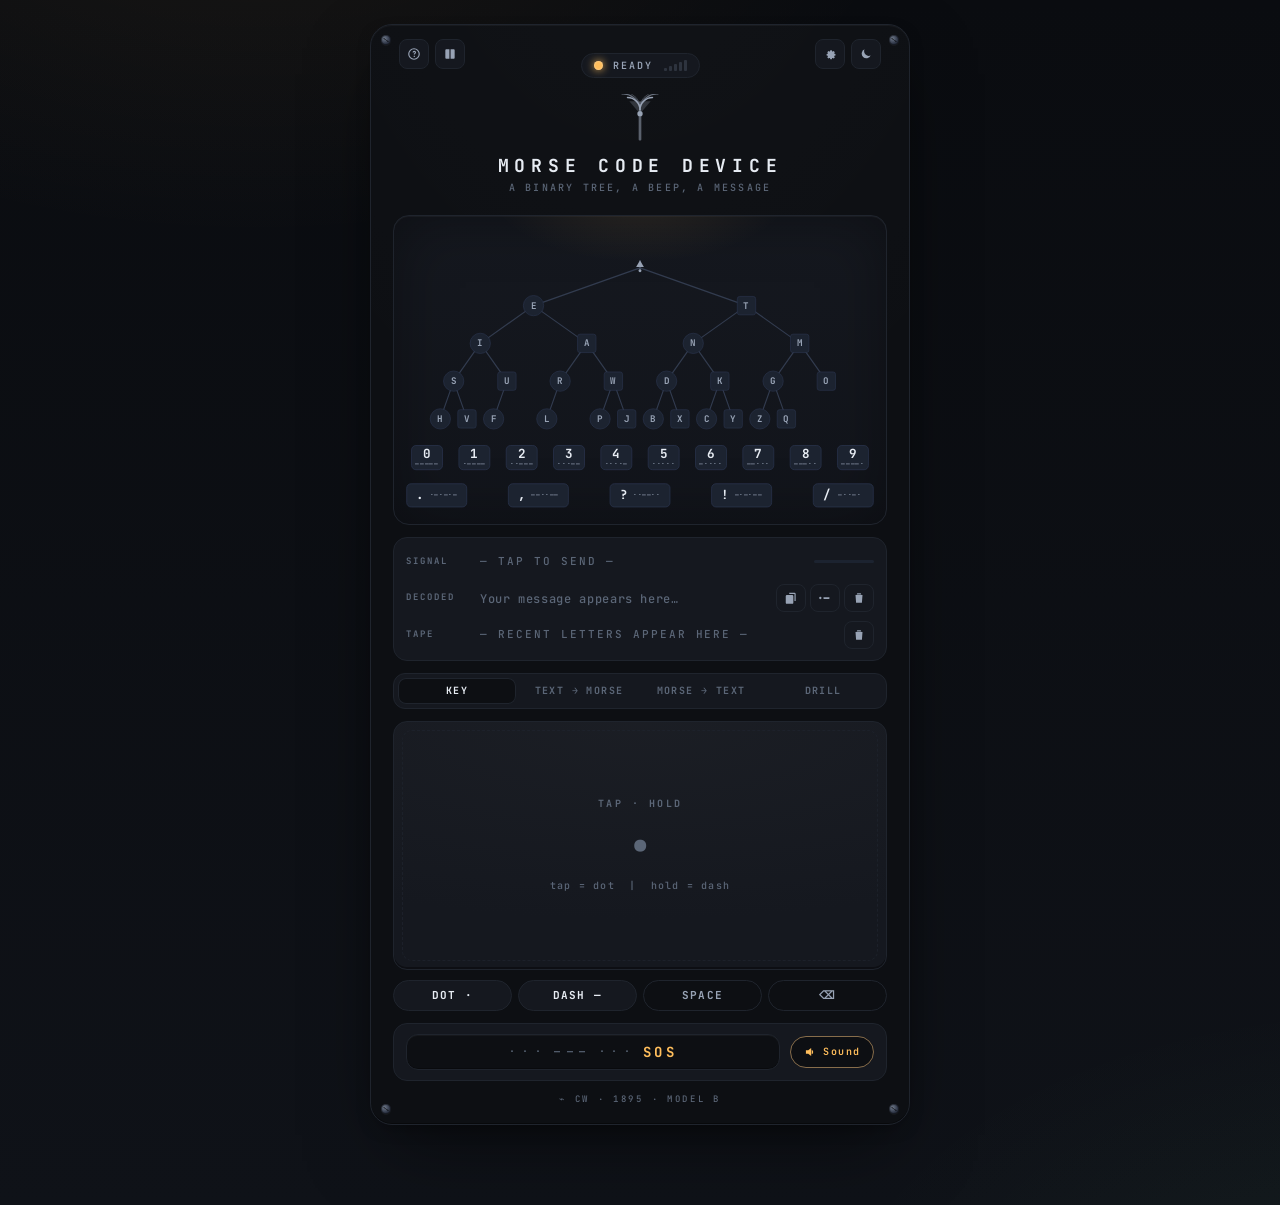
==== commit f964638d: "Add files via upload" ====
--- a/index.html
+++ b/index.html
@@ -26,7 +26,7 @@
 
 <!-- ============== DEVICE ============== -->
 <main class="stage">
-  <div class="device" id="device">
+  <div class="device">
     <!-- screws -->
     <span class="screw tl"></span><span class="screw tr"></span>
     <span class="screw bl"></span><span class="screw br"></span>
@@ -52,8 +52,8 @@
     <!-- antenna + status -->
     <div class="device-head">
       <div class="status-strip">
-        <span class="led-pill" id="power-led"></span>
-        <span class="status-text" id="status-text">READY</span>
+        <span class="led-pill"></span>
+        <span class="status-text" id="status-text" aria-live="polite">READY</span>
         <span class="signal-bars" aria-hidden="true">
           <i></i><i></i><i></i><i></i><i></i>
         </span>
@@ -78,7 +78,7 @@
     </div>
 
     <!-- TREE PANEL -->
-    <section class="tree-panel" id="tree-panel">
+    <section class="tree-panel">
       <svg id="tree-svg" viewBox="0 0 1000 540" preserveAspectRatio="xMidYMid meet" aria-label="Morse code binary tree"></svg>
       <!-- big letter spotlight -->
       <div class="letter-spot" id="letter-spot" aria-hidden="true">
@@ -123,10 +123,10 @@
     <!-- input pad / mode tabs -->
     <section class="inputbay">
       <nav class="tabs" role="tablist">
-        <button class="tab active" data-tab="key" role="tab">KEY</button>
-        <button class="tab" data-tab="t2m" role="tab">TEXT → MORSE</button>
-        <button class="tab" data-tab="m2t" role="tab">MORSE → TEXT</button>
-        <button class="tab" data-tab="drill" role="tab">DRILL</button>
+        <button class="tab active" data-tab="key" role="tab" aria-selected="true">KEY</button>
+        <button class="tab" data-tab="t2m" role="tab" aria-selected="false">TEXT → MORSE</button>
+        <button class="tab" data-tab="m2t" role="tab" aria-selected="false">MORSE → TEXT</button>
+        <button class="tab" data-tab="drill" role="tab" aria-selected="false">DRILL</button>
       </nav>
 
       <!-- KEY tab -->
@@ -194,11 +194,18 @@
             <button class="seg-btn" data-val="all">+Punct</button>
           </div>
         </div>
+        <div class="drill-mode-row">
+          <span class="dm-label">MODE</span>
+          <div class="seg drill-mode-seg" data-tweak="drillMode" role="tablist" aria-label="Drill mode">
+            <button class="seg-btn" data-val="blind" title="Hide the Morse code — listen and guess">Blind</button>
+            <button class="seg-btn" data-val="visible" title="Show the Morse code — read and guess">Visible</button>
+          </div>
+        </div>
         <div class="drill-prompt">
           <button class="drill-replay" data-action="drill-replay" title="Replay morse">
             <svg viewBox="0 0 24 24" aria-hidden="true"><path d="M12 4V1L7 6l5 5V7a5 5 0 1 1-5 5H5a7 7 0 1 0 7-8Z" fill="currentColor"/></svg>
           </button>
-          <div class="drill-morse" id="drill-morse">– – –</div>
+          <div class="drill-morse hidden" id="drill-morse">— — —</div>
         </div>
         <div class="drill-choices" id="drill-choices" role="group" aria-label="Pick the letter"></div>
         <div class="drill-feedback" id="drill-feedback" aria-live="polite"></div>
@@ -214,22 +221,6 @@
 
     <!-- bottom control rail -->
     <section class="rail">
-      <div class="rail-row">
-        <label class="rail-control wpm-control">
-          <span class="rc-label">WPM <b id="wpm-val">15</b></span>
-          <input type="range" id="wpm" min="5" max="40" step="1" value="15" />
-        </label>
-      </div>
-      <div class="rail-row">
-        <div class="rail-control tone-control">
-          <span class="rc-label">TONE</span>
-          <div class="seg seg-fill" role="tablist">
-            <button class="seg-btn active" data-tone="sine">Sine</button>
-            <button class="seg-btn" data-tone="telegraph">Telegraph</button>
-            <button class="seg-btn" data-tone="buzzer">Buzzer</button>
-          </div>
-        </div>
-      </div>
       <div class="rail-row">
         <button class="sos" data-action="sos" title="Send SOS">
           <span class="sos-glyph">·&nbsp;·&nbsp;·&nbsp;&nbsp;—&nbsp;—&nbsp;—&nbsp;&nbsp;·&nbsp;·&nbsp;·</span>
@@ -275,7 +266,7 @@
       <h3><span class="hs-num">2</span> TEXT → MORSE <span class="hs-sub">— transmit a sentence</span></h3>
       <ul class="tip-list">
         <li><kbd>Type</kbd><span>any message, then hit <b>Transmit</b> to play it through the tree + audio</span></li>
-        <li><kbd>WPM</kbd><span>slider controls playback speed (5 = beginner, 40 = expert)</span></li>
+        <li><kbd>Speed</kbd><span>open <b>Customize</b> to adjust WPM (5 = beginner, 40 = expert)</span></li>
         <li><kbd>Share</kbd><span>copies a shareable link with the Morse encoded in the URL</span></li>
       </ul>
     </section>
@@ -298,6 +289,7 @@
         <li><kbd>Tap</kbd><span>which letter you heard from the 4 choices</span></li>
         <li><kbd>↻</kbd><span>replays the current letter</span></li>
         <li><kbd>Pool</kbd><span>switch between A–Z, +0–9, or +punctuation</span></li>
+        <li><kbd>Mode</kbd><span><b>Blind</b> hides the code (train your ear); <b>Visible</b> shows it (learn by reading) — in Customize</span></li>
       </ul>
       <p class="help-note">Three correct in a row unlocks a streak badge.</p>
     </section>
@@ -407,8 +399,13 @@
     </div>
 
     <div class="tweak">
-      <div class="tweak-label">Default tone</div>
-      <div class="seg seg-grid" data-tweak="default-tone">
+      <div class="tweak-label">Speed <b id="wpm-val">15</b> WPM</div>
+      <input type="range" id="wpm" min="5" max="40" step="1" value="15" />
+    </div>
+
+    <div class="tweak">
+      <div class="tweak-label">Tone</div>
+      <div class="seg seg-grid" data-tweak="tone">
         <button class="seg-btn" data-val="sine">Sine</button>
         <button class="seg-btn" data-val="telegraph">Telegraph</button>
         <button class="seg-btn" data-val="buzzer">Buzzer</button>
@@ -423,7 +420,7 @@
       </div>
     </div>
 
-    <p class="tweak-help footer-help">Settings persist in your browser. Share a message link and your friend's device keeps their own look.</p>
+    <p class="tweak-help footer-help">Settings persist in your browser.</p>
   </div>
 </aside>
 
--- a/style.css
+++ b/style.css
@@ -14,12 +14,9 @@
 :root {
   /* glow */
   --glow: #ffbe5c;
-  --glow-soft: #ffa83a;
-  --glow-dim: color-mix(in oklab, var(--glow) 35%, var(--panel-2));
 
   /* success / positive feedback (drill correct, copied, fresh-chip) */
   --final: #7cf2a0;
-  --final-soft: #29c365;
 
   /* surfaces (DARK) */
   --bg-0: #0a0c10;
@@ -27,7 +24,6 @@
   --panel: #14171d;
   --panel-2: #1c2230;
   --panel-edge: #2a3142;
-  --panel-line: #242a37;
   --inkline: #3a455c;
   --led-off: #1c2330;
   --led-off-edge: #2c3650;
@@ -36,7 +32,6 @@
   --ink: #e7ecf3;
   --ink-dim: #98a3b5;
   --ink-faint: #5b6677;
-  --accent: var(--glow);
 
   /* on-led ink (text inside lit LEDs, always dark for contrast) */
   --on-led-ink: #14110a;
@@ -49,8 +44,6 @@
   --f-display: var(--f-mono);
 
   --radius: 22px;
-  --radius-sm: 10px;
-
   --shadow-deep: 0 30px 80px -20px rgba(0,0,0,.55), 0 6px 20px -10px rgba(0,0,0,.6);
 }
 
@@ -61,24 +54,32 @@
   --panel: #f4efe5;
   --panel-2: #ebe5d8;
   --panel-edge: #c8c0ad;
-  --panel-line: #d8d0bd;
   --inkline: #a89e87;
   --led-off: #d8cfb8;
   --led-off-edge: #b2a78d;
   --ink: #1a1916;
   --ink-dim: #5a564c;
   --ink-faint: #8a8475;
+  --final: #1e8e3e;
+  --on-led-ink: #ffffff;
 }
 
 body[data-font="mono"]    { --f-ui: var(--f-mono);  --f-display: var(--f-mono); }
 body[data-font="grotesk"] { --f-ui: var(--f-sans);  --f-display: var(--f-sans); }
 body[data-font="serif"]   { --f-ui: var(--f-sans);  --f-display: var(--f-serif); }
 
-body[data-glow="amber"]   { --glow: #ffbe5c; --glow-soft: #ff9d2a; }
-body[data-glow="green"]   { --glow: #7cf2a0; --glow-soft: #36c46a; }
-body[data-glow="cyan"]    { --glow: #7adfff; --glow-soft: #2da6d8; }
-body[data-glow="magenta"] { --glow: #ff85d8; --glow-soft: #d44dab; }
-body[data-glow="red"]     { --glow: #ff8c7e; --glow-soft: #e25040; }
+body[data-glow="amber"]   { --glow: #ffbe5c; }
+body[data-glow="green"]   { --glow: #7cf2a0; }
+body[data-glow="cyan"]    { --glow: #7adfff; }
+body[data-glow="magenta"] { --glow: #ff85d8; }
+body[data-glow="red"]     { --glow: #ff8c7e; }
+
+/* Light-mode glow variants — darker for contrast on light surfaces */
+body[data-theme="light"][data-glow="amber"]   { --glow: #c46a00; }
+body[data-theme="light"][data-glow="green"]   { --glow: #1e8e3e; }
+body[data-theme="light"][data-glow="cyan"]    { --glow: #0a6e9c; }
+body[data-theme="light"][data-glow="magenta"] { --glow: #b22a87; }
+body[data-theme="light"][data-glow="red"]     { --glow: #c8362a; }
 
 /* ---------- base ---------- */
 * { box-sizing: border-box; }
@@ -134,9 +135,6 @@
 }
 .device-actions .iconbtn-square svg { width: 14px; height: 14px; }
 
-/* ---------- top bar (removed; styles kept for share-banner) ---------- */
-.topbar { display: none; }
-
 /* tree model selector — two-line buttons */
 .tree-model-seg {
   grid-template-columns: repeat(2, 1fr) !important;
@@ -161,16 +159,21 @@
 /* small LED variants (Model 2 deeper levels) */
 #tree-svg .led-num .led-glyph { font-size: 14px; }
 #tree-svg .led-punct .led-glyph { font-size: 10px; letter-spacing: -.05em; }
-.iconbtn-square {
+.iconbtn-square,
+.iconbtn {
   padding: 0; width: 36px; height: 36px;
   border-radius: 10px;
   border: 1px solid var(--panel-edge);
   background: var(--panel-2);
   color: var(--ink-dim);
   display: inline-flex; align-items: center; justify-content: center;
-}
-.iconbtn-square svg { width: 16px; height: 16px; }
-.iconbtn-square:hover {
+  cursor: pointer;
+  transition: color .15s, border-color .15s, background .15s;
+}
+.iconbtn { border-radius: 50%; font-size: 14px; }
+.iconbtn-square svg, .iconbtn svg { width: 16px; height: 16px; }
+.iconbtn-square:hover,
+.iconbtn:hover {
   color: var(--glow);
   border-color: color-mix(in oklab, var(--glow) 60%, var(--panel-edge));
   background: var(--panel);
@@ -332,7 +335,6 @@
   --panel: #5b3a1e;
   --panel-2: #4a2f18;
   --panel-edge: #2a1808;
-  --panel-line: #3a230f;
   --led-off: #2a1808;
   --led-off-edge: #4a2f18;
   --ink: #f4e4c8;
@@ -360,7 +362,6 @@
   --panel: #d4a574;
   --panel-2: #c4965f;
   --panel-edge: #8b6038;
-  --panel-line: #a8814f;
   --led-off: #b88858;
   --led-off-edge: #8b6038;
   --ink: #2b1908;
@@ -389,7 +390,6 @@
   --panel: #103424;
   --panel-2: #0c2a1d;
   --panel-edge: #1d5638;
-  --panel-line: #1a4a31;
   --inkline: #2a7a52;
   --led-off: #0d2618;
   --led-off-edge: #1c4630;
@@ -414,7 +414,6 @@
   --panel: #d4e8c8;
   --panel-2: #c4dcb4;
   --panel-edge: #6a9354;
-  --panel-line: #87a86d;
   --inkline: #4a6e38;
   --led-off: #b8d0a0;
   --led-off-edge: #87a86d;
@@ -503,7 +502,7 @@
 .device-title {
   font: 700 18px/1 var(--f-mono);
   letter-spacing: .32em;
-  margin: 8px 0 2px;
+  margin: 10px 0 8px;
   color: var(--ink);
 }
 body[data-font="serif"] .device-title { font-family: var(--f-serif); letter-spacing: .08em; font-weight: 400; font-size: 24px; }
@@ -513,7 +512,7 @@
   letter-spacing: .22em;
   color: var(--ink-faint);
   text-transform: uppercase;
-  margin: 0 0 4px;
+  margin: 0 0 6px;
 }
 
 /* =========================================================
@@ -614,9 +613,7 @@
   100% { transform: scale(1); }
 }
 
-/* root antenna */
-#tree-svg .root-mast { stroke: var(--ink-faint); stroke-width: 1.6; }
-#tree-svg .root-core { fill: var(--ink-dim); }
+/* root antenna — see consolidated definition below near .chip-g */
 
 /* number / punctuation chips */
 #tree-svg .chip-box {
@@ -668,7 +665,7 @@
 /* root antenna icon */
 #tree-svg .root-mast { stroke: var(--ink-faint); stroke-width: 1.4; }
 #tree-svg .root-core { fill: var(--ink-dim); }
-#tree-svg.transmitting .root-core { fill: var(--glow); filter: drop-shadow(0 0 6px var(--glow)); }
+body.transmitting #tree-svg .root-core { fill: var(--glow); filter: drop-shadow(0 0 6px var(--glow)); }
 
 /* big letter spotlight — sits at the TOP of the tree panel
    (between the antenna and the E/T row) so big circular LEDs
@@ -847,13 +844,16 @@
 .tabpanel {
   margin-top: 12px;
   display: flex; flex-direction: column; gap: 10px;
-  min-height: 270px;
-}
+  height: 290px;
+}
+.tabpanel > textarea { flex: 1; min-height: 0; }
+.tabpanel .preview { flex: 0 0 auto; }
 
 /* keypad */
 .keypad {
   position: relative;
-  height: 180px; border-radius: 14px;
+  flex: 1; min-height: 180px;
+  border-radius: 14px;
   background:
     radial-gradient(120% 80% at 50% 0%, color-mix(in oklab, var(--panel-2) 80%, white 4%), var(--panel-2));
   border: 1px solid var(--panel-edge);
@@ -895,34 +895,8 @@
 .pillbtn:active { transform: translateY(1px); }
 .pillbtn.ghost { background: transparent; color: var(--ink-dim); }
 
-.hint {
-  margin: 4px 2px 0; font: 500 10px/1.5 var(--f-mono);
-  color: var(--ink-faint); letter-spacing: .04em; text-align: center;
-}
-.hint kbd { margin: 0 1px; }
-
-.hint-list {
-  list-style: none;
-  padding: 10px 12px;
-  margin: 6px 0 0;
-  display: flex; flex-direction: column; gap: 6px;
-  background: var(--panel-2);
-  border: 1px solid var(--panel-edge);
-  border-radius: 10px;
-  text-align: center;
-}
-.hint-list li {
-  display: flex; align-items: center; justify-content: center; gap: 8px;
-  font: 500 11px/1.3 var(--f-mono);
-  color: var(--ink-dim); letter-spacing: .02em;
-}
-.hint-list li span {
-  color: var(--ink-faint);
-}
-.hint-list kbd { flex-shrink: 0; }
-
 textarea {
-  width: 100%; resize: vertical;
+  width: 100%; resize: none;
   min-height: 70px;
   background: var(--panel-2); color: var(--ink);
   border: 1px solid var(--panel-edge); border-radius: 12px;
@@ -975,13 +949,20 @@
 }
 .ds-streak {
   font: 700 9px/1 var(--f-mono); letter-spacing: .14em;
-  color: var(--final); padding: 4px 8px;
-  background: color-mix(in oklab, var(--final) 14%, transparent);
-  border: 1px solid color-mix(in oklab, var(--final) 35%, transparent);
+  color: var(--glow); padding: 4px 8px;
+  background: color-mix(in oklab, var(--glow) 14%, transparent);
+  border: 1px solid color-mix(in oklab, var(--glow) 35%, transparent);
   border-radius: 999px;
   opacity: 0; transition: opacity .2s;
 }
 .drill-pool-seg .seg-btn { font-size: 9px; padding: 6px 8px; }
+.drill-mode-row {
+  display: flex; align-items: center; justify-content: space-between; gap: 10px;
+}
+.dm-label {
+  font: 700 9px/1 var(--f-mono); letter-spacing: .22em; color: var(--ink-faint);
+}
+.drill-mode-seg .seg-btn { font-size: 9px; padding: 6px 12px; }
 
 .drill-prompt {
   position: relative;
@@ -997,6 +978,13 @@
   letter-spacing: .3em;
   color: var(--glow);
   text-shadow: 0 0 10px color-mix(in oklab, var(--glow) 50%, transparent);
+  transition: color .2s, text-shadow .2s, opacity .2s;
+}
+.drill-morse.hidden {
+  color: var(--ink-faint);
+  opacity: .45;
+  text-shadow: none;
+  letter-spacing: .3em;
 }
 .drill-replay {
   background: var(--panel); border: 1px solid var(--panel-edge);
@@ -1015,17 +1003,19 @@
 .drill-choices {
   display: grid;
   grid-template-columns: repeat(4, 1fr);
-  gap: 5px;
+  gap: 6px;
+  flex: 1; min-height: 60px;
 }
 .drill-choice {
   background: var(--panel-2);
   border: 1px solid var(--panel-edge);
   color: var(--ink);
-  padding: 12px 6px;
+  padding: 6px;
   border-radius: 10px;
-  font: 700 18px/1 var(--f-display);
+  font: 700 22px/1 var(--f-display);
   letter-spacing: 0;
   transition: background .15s, border-color .15s, color .15s, transform .08s;
+  display: flex; align-items: center; justify-content: center;
 }
 .drill-choice:hover {
   background: var(--panel);
@@ -1075,7 +1065,7 @@
 .drill-row .pillbtn { flex: 0 0 auto; }
 
 @media (max-width: 360px) {
-  .drill-choice { font-size: 18px; padding: 13px 4px; }
+  .drill-choice { font-size: 18px; }
 }
 
 /* =========================================================
@@ -1090,16 +1080,10 @@
   display: flex; flex-direction: column; gap: 8px;
 }
 .rail-row { display: flex; align-items: center; gap: 10px; flex-wrap: wrap; }
-.rail-control { display: flex; align-items: center; gap: 10px; flex: 1; min-width: 0; }
-.rc-label {
-  font: 700 9px/1 var(--f-mono); letter-spacing: .22em; color: var(--ink-faint);
-  display: inline-flex; gap: 6px; align-items: baseline; white-space: nowrap;
-}
-.rc-label b { color: var(--glow); font-size: 12px; letter-spacing: .04em; }
 
 input[type=range] {
   -webkit-appearance: none; appearance: none;
-  flex: 1; height: 16px; background: transparent;
+  width: 100%; height: 16px; background: transparent;
   accent-color: var(--glow);
 }
 input[type=range]::-webkit-slider-runnable-track {
@@ -1123,10 +1107,6 @@
   display: inline-flex; background: var(--panel); border: 1px solid var(--panel-edge);
   border-radius: 999px; padding: 3px;
 }
-.seg.seg-fill {
-  display: flex; flex: 1; width: 100%;
-}
-.seg.seg-fill .seg-btn { flex: 1; text-align: center; }
 .seg-grid { display: grid; grid-template-columns: repeat(2, 1fr); gap: 4px; border-radius: 12px; padding: 4px; }
 .seg-grid:has(.seg-btn:nth-child(3)) { grid-template-columns: repeat(3, 1fr); }
 .seg-grid:has(.seg-btn:nth-child(4)) { grid-template-columns: repeat(4, 1fr); }
@@ -1274,18 +1254,23 @@
 .tip-list li span { flex: 1; color: var(--ink-faint); }
 .tip-list li span b { color: var(--ink); font-weight: 700; }
 .tip-list kbd { flex-shrink: 0; }
-  margin: 0 0 8px;
+
+/* ---------- reference drawer ---------- */
+.ref-section { display: flex; flex-direction: column; gap: 8px; }
+.ref-section h3 {
+  margin: 0 0 4px;
   font: 700 10px/1 var(--f-mono); letter-spacing: .22em; color: var(--ink-faint);
+  text-transform: uppercase;
 }
 .ref-grid {
-  display: grid; grid-template-columns: repeat(auto-fill, minmax(48px, 1fr));
+  display: grid; grid-template-columns: repeat(4, 1fr);
   gap: 5px;
 }
 .ref-cell {
   background: var(--panel-2);
   border: 1px solid var(--panel-edge);
   border-radius: 7px;
-  padding: 5px 4px 6px;
+  padding: 4px 4px 4px;
   display: flex; flex-direction: column; align-items: center; gap: 2px;
   font: 700 11px/1 var(--f-mono);
   color: var(--ink-dim);
@@ -1337,8 +1322,6 @@
 
 /* small */
 @media (max-width: 420px) {
-  .topbar { padding: 14px 14px; }
-  .iconbtn span { display: none; }
   .stage { padding: 6px 10px 40px; }
   .device { padding: 18px 16px; }
   .ls-glyph { font-size: 76px; }
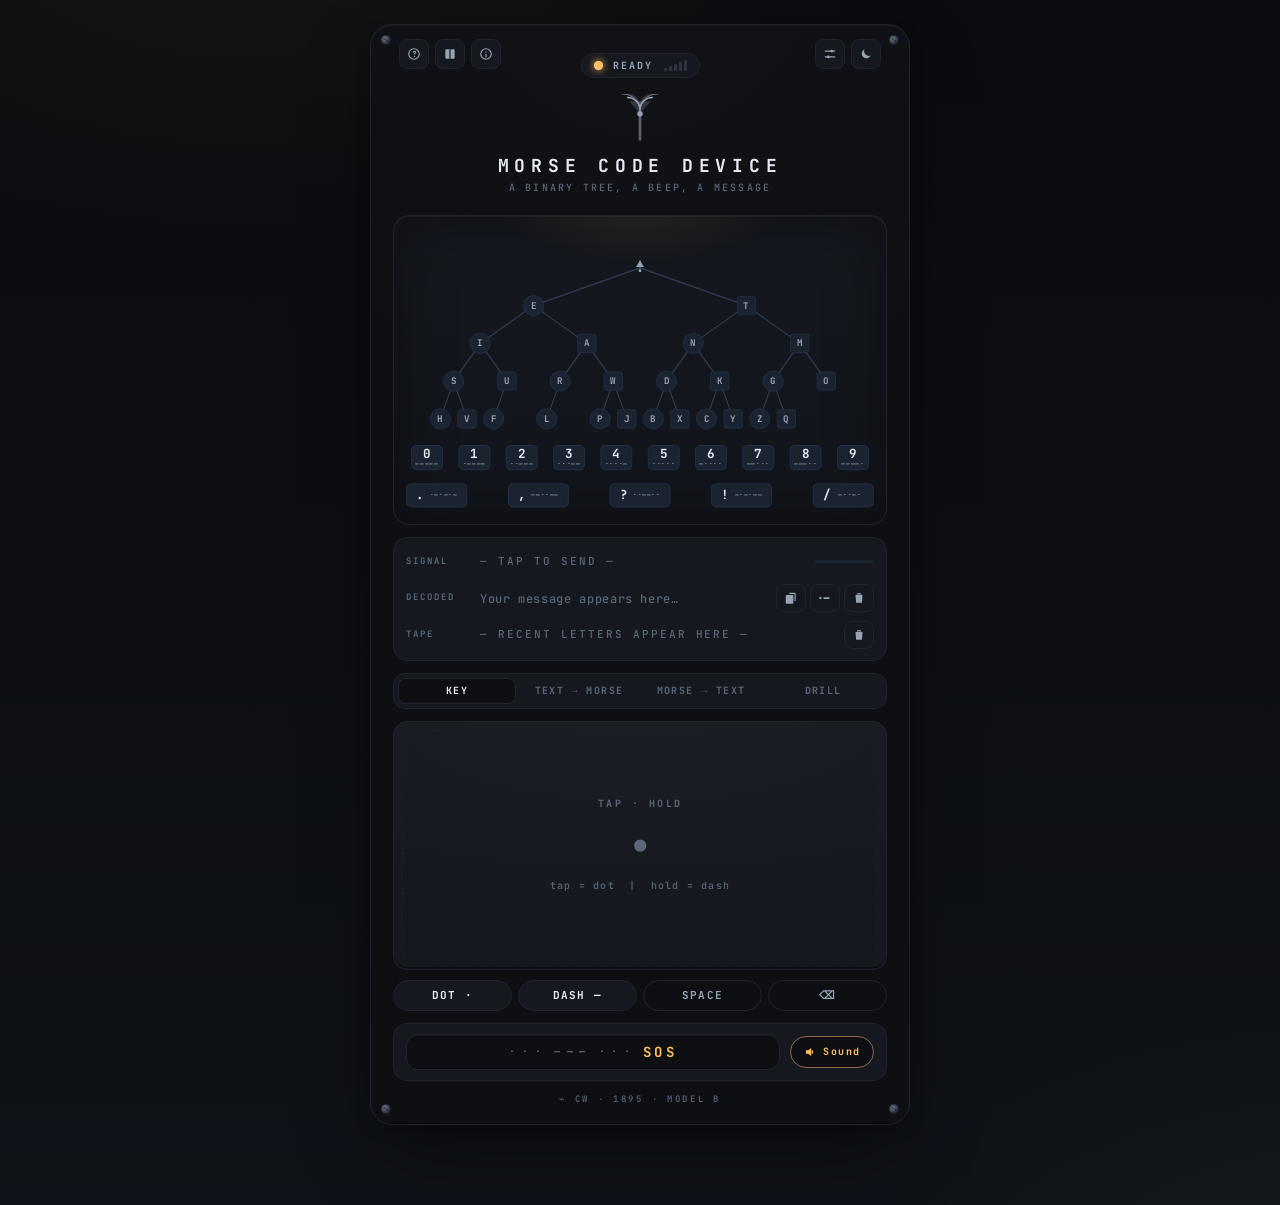
==== commit a4f57538: "Add files via upload" ====
--- a/index.html
+++ b/index.html
@@ -6,9 +6,11 @@
 <meta name="viewport" content="width=device-width, initial-scale=1, viewport-fit=cover" />
 <meta name="description" content="A virtual Morse code device — tap, type, or click to send Morse. Share-able links, audio, and a live tree decoder." />
 <meta name="theme-color" content="#0d1014" />
-<link rel="preconnect" href="https://fonts.googleapis.com" />
-<link rel="preconnect" href="https://fonts.gstatic.com" crossorigin />
-<link href="https://fonts.googleapis.com/css2?family=JetBrains+Mono:wght@400;500;700&family=Space+Grotesk:wght@400;500;700&family=DM+Serif+Display&display=swap" rel="stylesheet" />
+<link rel="icon" href="favicon/favicon.ico" sizes="any" />
+<link rel="icon" type="image/png" sizes="32x32" href="favicon/favicon-32x32.png" />
+<link rel="icon" type="image/png" sizes="16x16" href="favicon/favicon-16x16.png" />
+<link rel="apple-touch-icon" sizes="180x180" href="favicon/apple-touch-icon.png" />
+<link rel="manifest" href="favicon/site.webmanifest" />
 <link rel="stylesheet" href="style.css" />
 </head>
 <body data-theme="dark" data-finish="matte" data-font="mono" data-glow="amber">
@@ -39,10 +41,13 @@
       <button class="iconbtn-square" data-action="toggle-ref" title="Morse reference" aria-label="Reference">
         <svg viewBox="0 0 24 24" aria-hidden="true"><path d="M4 5.5A1.5 1.5 0 0 1 5.5 4H11v16H5.5A1.5 1.5 0 0 1 4 18.5v-13Zm9 -1.5h5.5A1.5 1.5 0 0 1 20 5.5v13a1.5 1.5 0 0 1-1.5 1.5H13V4Z" fill="currentColor"/></svg>
       </button>
+      <button class="iconbtn-square" data-action="toggle-about" title="About this project" aria-label="About">
+        <svg viewBox="0 0 24 24" aria-hidden="true"><path d="M12 2a10 10 0 1 0 10 10A10 10 0 0 0 12 2Zm0 18a8 8 0 1 1 8-8 8 8 0 0 1-8 8Zm-1-12h2v2h-2V8Zm0 4h2v6h-2v-6Z" fill="currentColor"/></svg>
+      </button>
     </nav>
     <nav class="device-actions right" aria-label="Customize and theme">
       <button class="iconbtn-square" data-action="toggle-tweaks" title="Customize" aria-label="Customize">
-        <svg viewBox="0 0 24 24" aria-hidden="true"><path d="M12 8a4 4 0 1 0 0 8 4 4 0 0 0 0-8Zm9.4 4-1.9-.6-.3-.9 1-1.7-1.9-1.9-1.7 1-.9-.3-.6-1.9h-2.6l-.6 1.9-.9 .3-1.7-1-1.9 1.9 1 1.7-.3 .9-1.9 .6v2.6l1.9 .6 .3 .9-1 1.7 1.9 1.9 1.7-1 .9 .3 .6 1.9h2.6l.6-1.9 .9-.3 1.7 1 1.9-1.9-1-1.7 .3-.9 1.9-.6V12Z" fill="currentColor"/></svg>
+        <svg viewBox="0 0 24 24" aria-hidden="true"><path d="M4 7h9M17 7h3M4 17h3M11 17h9" stroke="currentColor" stroke-width="2" stroke-linecap="round" fill="none"/><circle cx="15" cy="7" r="2.4" fill="currentColor"/><circle cx="9" cy="17" r="2.4" fill="currentColor"/></svg>
       </button>
       <button class="iconbtn-square" data-action="toggle-theme" title="Toggle light/dark" aria-label="Toggle theme">
         <svg viewBox="0 0 24 24" aria-hidden="true"><path d="M20 14.5A8 8 0 0 1 9.5 4 8 8 0 1 0 20 14.5Z" fill="currentColor"/></svg>
@@ -331,6 +336,43 @@
   </div>
 </aside>
 
+<!-- ============== ABOUT DRAWER ============== -->
+<aside class="drawer" id="about-drawer" hidden aria-label="About this project">
+  <header class="drawer-head">
+    <h2>About</h2>
+    <button class="iconbtn-square ghost" data-action="toggle-about" aria-label="Close">✕</button>
+  </header>
+  <div class="drawer-body">
+    <p class="help-lead">
+      I always wanted the most complete Morse code device — something with a real
+      visual and educational feel — for myself. Now that I'm vibe-coding little
+      pages for the things I love, I finally built it.
+    </p>
+
+    <section class="help-section">
+      <h3><span class="hs-num">✦</span> What this is</h3>
+      <ul class="tip-list">
+        <li><kbd>Tree</kbd><span>a live <b>binary tree</b> decoder — every dot goes left, every dash goes right, lighting the path to each letter</span></li>
+        <li><kbd>Key</kbd><span>tap, hold, click, or type to send Morse with real-time audio</span></li>
+        <li><kbd>Tools</kbd><span>two-way <b>text ↔ Morse</b> conversion, a practice <b>drill</b>, and shareable message links</span></li>
+        <li><kbd>Style</kbd><span>themes, finishes, glow colors, fonts, and speed — make it yours</span></li>
+      </ul>
+      <p class="help-note">Built entirely client-side. No servers, no tracking — just a beep and a message.</p>
+    </section>
+
+    <section class="help-section">
+      <h3><span class="hs-num">☻</span> The developer</h3>
+      <p class="help-lead" style="margin:0">
+        Made by Kiarash — a hobby project born from loving the craft of old
+        communication tech and the fun of building small, polished things.
+      </p>
+      <ul class="tip-list">
+        <li><kbd>↗</kbd><span>More projects on <a class="about-link" href="https://github.com/kiarashfa" target="_blank" rel="noopener">github.com/kiarashfa</a></span></li>
+      </ul>
+    </section>
+  </div>
+</aside>
+
 <!-- ============== TWEAKS DRAWER ============== -->
 <aside class="drawer right" id="tweaks-drawer" hidden aria-label="Customize">
   <header class="drawer-head">
@@ -420,6 +462,10 @@
       </div>
     </div>
 
+    <div class="tweak">
+      <button class="resetbtn" data-action="reset-defaults">↺ Reset to defaults</button>
+    </div>
+
     <p class="tweak-help footer-help">Settings persist in your browser.</p>
   </div>
 </aside>
--- a/style.css
+++ b/style.css
@@ -1,6 +1,42 @@
 /* =========================================================
    MORSE CODE DEVICE
    ========================================================= */
+
+/* =========================================================
+   SELF-HOSTED FONTS
+   ---------------------------------------------------------
+   Files live in /fonts (woff2 only). font-display:swap shows a
+   system fallback until each weight loads. Family names match
+   the --f-mono / --f-sans / --f-serif variables below.
+   ========================================================= */
+@font-face {
+  font-family: "JetBrains Mono"; font-style: normal; font-weight: 400;
+  font-display: swap; src: url("fonts/jetbrains-mono-400.woff2") format("woff2");
+}
+@font-face {
+  font-family: "JetBrains Mono"; font-style: normal; font-weight: 500;
+  font-display: swap; src: url("fonts/jetbrains-mono-500.woff2") format("woff2");
+}
+@font-face {
+  font-family: "JetBrains Mono"; font-style: normal; font-weight: 700;
+  font-display: swap; src: url("fonts/jetbrains-mono-700.woff2") format("woff2");
+}
+@font-face {
+  font-family: "Space Grotesk"; font-style: normal; font-weight: 400;
+  font-display: swap; src: url("fonts/space-grotesk-400.woff2") format("woff2");
+}
+@font-face {
+  font-family: "Space Grotesk"; font-style: normal; font-weight: 500;
+  font-display: swap; src: url("fonts/space-grotesk-500.woff2") format("woff2");
+}
+@font-face {
+  font-family: "Space Grotesk"; font-style: normal; font-weight: 700;
+  font-display: swap; src: url("fonts/space-grotesk-700.woff2") format("woff2");
+}
+@font-face {
+  font-family: "DM Serif Display"; font-style: normal; font-weight: 400;
+  font-display: swap; src: url("fonts/dm-serif-display-400.woff2") format("woff2");
+}
 
 /* =========================================================
    THEMES
@@ -1302,6 +1338,31 @@
   color: var(--ink-faint); letter-spacing: .04em;
 }
 .tweak-help.footer-help { margin-top: 8px; padding-top: 12px; border-top: 1px solid var(--panel-edge); }
+
+/* reset-to-defaults button */
+.resetbtn {
+  width: 100%;
+  background: var(--panel-2); color: var(--ink-dim);
+  border: 1px solid var(--panel-edge); border-radius: 10px;
+  padding: 10px 12px;
+  font: 700 10px/1 var(--f-mono); letter-spacing: .16em;
+  transition: background .15s, border-color .15s, color .15s, transform .08s;
+}
+.resetbtn:hover {
+  color: var(--glow);
+  border-color: color-mix(in oklab, var(--glow) 55%, var(--panel-edge));
+  background: var(--panel);
+}
+.resetbtn:active { transform: translateY(1px); }
+
+/* about-drawer link */
+.about-link {
+  color: var(--glow); text-decoration: none;
+  border-bottom: 1px solid color-mix(in oklab, var(--glow) 45%, transparent);
+  transition: border-color .15s;
+}
+.about-link:hover { border-bottom-color: var(--glow); }
+
 .swatches { display: flex; gap: 8px; }
 .swatches .sw {
   width: 36px; height: 36px; border-radius: 50%;
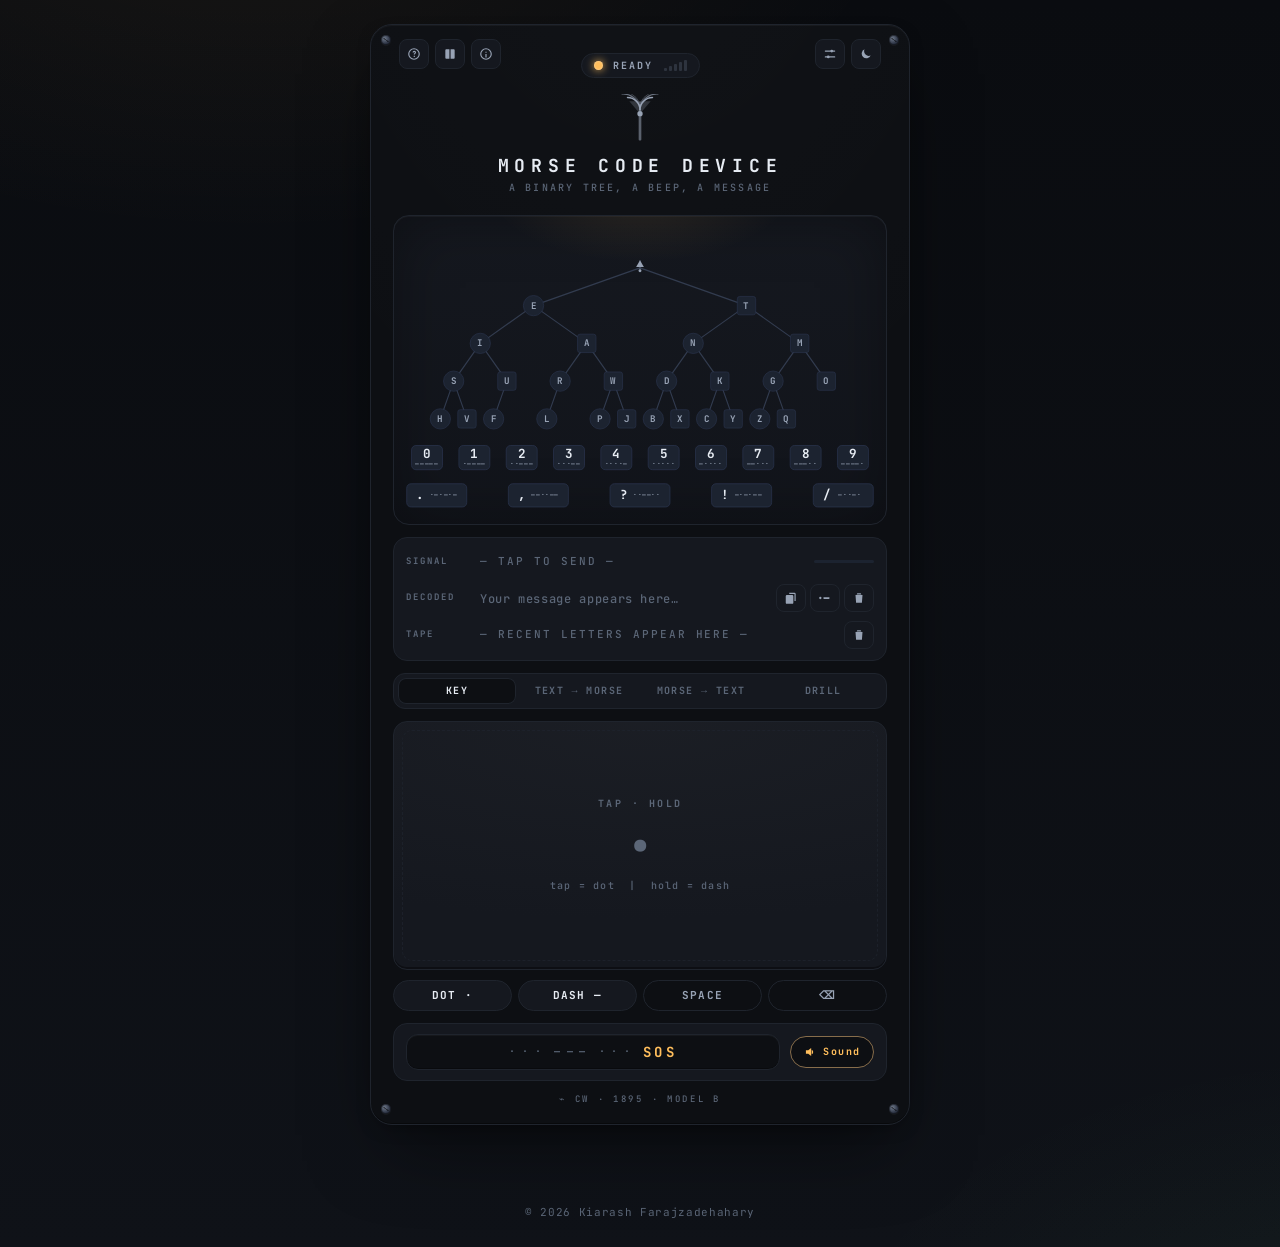
==== commit 596e4ae7: "Polish" ====
--- a/index.html
+++ b/index.html
@@ -2,16 +2,53 @@
 <html lang="en">
 <head>
 <meta charset="utf-8" />
-<title>Morse Code Device</title>
+<title>MorCypher — Morse Code Device</title>
 <meta name="viewport" content="width=device-width, initial-scale=1, viewport-fit=cover" />
 <meta name="description" content="A virtual Morse code device — tap, type, or click to send Morse. Share-able links, audio, and a live tree decoder." />
-<meta name="theme-color" content="#0d1014" />
+
+<!-- theme-color is kept in sync with the resolved theme by the pre-paint script
+     below and by Prefs.apply() in script.js. Colors are the --bg-0 tokens. -->
+<meta name="theme-color" content="#0a0c10" />
+<script>
+  /* Pre-paint theme init: applies the saved theme before first paint so a
+     light-mode visitor never sees a flash of the dark palette. Mirrors the
+     defaults in Prefs (script.js). */
+  (function () {
+    var theme = "dark";
+    try {
+      var saved = JSON.parse(localStorage.getItem("morse.prefs.v1") || "{}");
+      if (saved.theme === "light" || saved.theme === "dark") theme = saved.theme;
+    } catch (e) {}
+    document.documentElement.dataset.theme = theme;
+    var meta = document.querySelector('meta[name="theme-color"]');
+    if (meta) meta.setAttribute("content", theme === "light" ? "#ebe6da" : "#0a0c10");
+  })();
+</script>
+
+<link rel="canonical" href="https://kiarashfa.github.io/morcypher/" />
+
+<!-- Open Graph / Twitter -->
+<meta property="og:type" content="website" />
+<meta property="og:url" content="https://kiarashfa.github.io/morcypher/" />
+<meta property="og:site_name" content="MorCypher" />
+<meta property="og:title" content="MorCypher — Morse Code Device" />
+<meta property="og:description" content="A virtual Morse code device — tap, type, or click to send Morse. Share-able links, audio, and a live tree decoder." />
+<meta property="og:image" content="https://kiarashfa.github.io/morcypher/src/og-image.png" />
+<meta property="og:image:width" content="1200" />
+<meta property="og:image:height" content="630" />
+<meta property="og:image:alt" content="MorCypher — a virtual Morse code device." />
+<meta name="twitter:card" content="summary_large_image" />
+<meta name="twitter:title" content="MorCypher — Morse Code Device" />
+<meta name="twitter:description" content="A virtual Morse code device — tap, type, or click to send Morse. Share-able links, audio, and a live tree decoder." />
+<meta name="twitter:image" content="https://kiarashfa.github.io/morcypher/src/og-image.png" />
+
 <link rel="icon" href="favicon/favicon.ico" sizes="any" />
 <link rel="icon" type="image/png" sizes="32x32" href="favicon/favicon-32x32.png" />
 <link rel="icon" type="image/png" sizes="16x16" href="favicon/favicon-16x16.png" />
 <link rel="apple-touch-icon" sizes="180x180" href="favicon/apple-touch-icon.png" />
 <link rel="manifest" href="favicon/site.webmanifest" />
 <link rel="stylesheet" href="style.css" />
+<script async src="/morcypher/analytics.js"></script>
 </head>
 <body data-theme="dark" data-finish="matte" data-font="mono" data-glow="amber">
 
@@ -244,6 +281,10 @@
   </div>
 </main>
 
+<footer class="site-footer">
+  <span id="copyright">© 2026 Kiarash Farajzadehahary</span>
+</footer>
+
 <!-- ============== HELP DRAWER ============== -->
 <aside class="drawer" id="help-drawer" hidden aria-label="Help &amp; guide">
   <header class="drawer-head">
@@ -357,7 +398,7 @@
         <li><kbd>Tools</kbd><span>two-way <b>text ↔ Morse</b> conversion, a practice <b>drill</b>, and shareable message links</span></li>
         <li><kbd>Style</kbd><span>themes, finishes, glow colors, fonts, and speed — make it yours</span></li>
       </ul>
-      <p class="help-note">Built entirely client-side. No servers, no tracking — just a beep and a message.</p>
+      <p class="help-note">Built entirely client-side. No accounts, no message ever leaves your browser… just a beep and a message.</p>
     </section>
 
     <section class="help-section">
@@ -368,7 +409,28 @@
       </p>
       <ul class="tip-list">
         <li><kbd>↗</kbd><span>More projects on <a class="about-link" href="https://github.com/kiarashfa" target="_blank" rel="noopener">github.com/kiarashfa</a></span></li>
-      </ul>
+        <li><kbd>⌂</kbd><span>Personal site: <a class="about-link" href="https://kiarashfa.github.io/website/" target="_blank" rel="noopener">kiarashfa.github.io/website</a></span></li>
+        <li><kbd>@</kbd><span>Say hi at <a class="about-link" href="mailto:kiarashfa@gmail.com">kiarashfa@gmail.com</a></span></li>
+      </ul>
+    </section>
+
+    <section class="help-section">
+      <h3><span class="hs-num">♥</span> Support the project</h3>
+      <p class="help-lead" style="margin:0">
+        MorCypher is free and open-source — no ads, no account, no telegraph
+        fees. If it earned a spot on your desk, you can help keep the little
+        machines coming.
+      </p>
+      <div class="support-row">
+        <a class="support-btn" href="https://www.paypal.com/donate/?hosted_button_id=S3BD5XFBMMWSJ" target="_blank" rel="noopener" title="Donate via PayPal">
+          <svg viewBox="0 0 24 24" aria-hidden="true"><path d="M15.607 4.653H8.941L6.645 19.251H1.82L4.862 0h7.995c3.754 0 6.375 2.294 6.473 5.513-.648-.478-2.105-.86-3.722-.86m6.57 5.546c0 3.41-3.01 6.853-6.958 6.853h-2.493L11.595 24H6.74l1.845-11.538h3.592c4.208 0 7.346-3.634 7.153-6.949a5.24 5.24 0 0 1 2.848 4.686M9.653 5.546h6.408c.907 0 1.942.222 2.363.541-.195 2.741-2.655 5.483-6.441 5.483H8.714Z"/></svg>
+          <span>PayPal</span>
+        </a>
+        <a class="support-btn" href="https://www.buymeacoffee.com/kiarashfa" target="_blank" rel="noopener" title="Buy Me a Coffee">
+          <svg viewBox="0 0 24 24" aria-hidden="true"><path d="M20.216 6.415l-.132-.666c-.119-.598-.388-1.163-1.001-1.379-.197-.069-.42-.098-.57-.241-.152-.143-.196-.366-.231-.572-.065-.378-.125-.756-.192-1.133-.057-.325-.102-.69-.25-.987-.195-.4-.597-.634-.996-.788a5.723 5.723 0 00-.626-.194c-1-.263-2.05-.36-3.077-.416a25.834 25.834 0 00-3.7.062c-.915.083-1.88.184-2.75.5-.318.116-.646.256-.888.501-.297.302-.393.77-.177 1.146.154.267.415.456.692.58.36.162.737.284 1.123.366 1.075.238 2.189.331 3.287.37 1.218.05 2.437.01 3.65-.118.299-.033.598-.073.896-.119.352-.054.578-.513.474-.834-.124-.383-.457-.531-.834-.473-.466.074-.96.108-1.382.146-1.177.08-2.358.082-3.536.006a22.228 22.228 0 01-1.157-.107c-.086-.01-.18-.025-.258-.036-.243-.036-.484-.08-.724-.13-.111-.027-.111-.185 0-.212h.005c.277-.06.557-.108.838-.147h.002c.131-.009.263-.032.394-.048a25.076 25.076 0 013.426-.12c.674.019 1.347.067 2.017.144l.228.031c.267.04.533.088.798.145.392.085.895.113 1.07.542.055.137.08.288.111.431l.319 1.484a.237.237 0 01-.199.284h-.003c-.037.006-.075.01-.112.015a36.704 36.704 0 01-4.743.295 37.059 37.059 0 01-4.699-.304c-.14-.017-.293-.042-.417-.06-.326-.048-.649-.108-.973-.161-.393-.065-.768-.032-1.123.161-.29.16-.527.404-.675.701-.154.316-.199.66-.267 1-.069.34-.176.707-.135 1.056.087.753.613 1.365 1.37 1.502a39.69 39.69 0 0011.343.376.483.483 0 01.535.53l-.071.697-1.018 9.907c-.041.41-.047.832-.125 1.237-.122.637-.553 1.028-1.182 1.171-.577.131-1.165.2-1.756.205-.656.004-1.31-.025-1.966-.022-.699.004-1.556-.06-2.095-.58-.475-.458-.54-1.174-.605-1.793l-.731-7.013-.322-3.094c-.037-.351-.286-.695-.678-.678-.336.015-.718.3-.678.679l.228 2.185.949 9.112c.147 1.344 1.174 2.068 2.446 2.272.742.12 1.503.144 2.257.156.966.016 1.942.053 2.892-.122 1.408-.258 2.465-1.198 2.616-2.657.34-3.332.683-6.663 1.024-9.995l.215-2.087a.484.484 0 01.39-.426c.402-.078.787-.212 1.074-.518.455-.488.546-1.124.385-1.766zm-1.478.772c-.145.137-.363.201-.578.233-2.416.359-4.866.54-7.308.46-1.748-.06-3.477-.254-5.207-.498-.17-.024-.353-.055-.47-.18-.22-.236-.111-.71-.054-.995.052-.26.152-.609.463-.646.484-.057 1.046.148 1.526.22.577.088 1.156.159 1.737.212 2.48.226 5.002.19 7.472-.14.45-.06.899-.13 1.345-.21.399-.072.84-.206 1.08.206.166.281.188.657.162.974a.544.544 0 01-.169.364zm-6.159 3.9c-.862.37-1.84.788-3.109.788a5.884 5.884 0 01-1.569-.217l.877 9.004c.065.78.717 1.38 1.5 1.38 0 0 1.243.065 1.658.065.447 0 1.786-.065 1.786-.065.783 0 1.434-.6 1.499-1.38l.94-9.95a3.996 3.996 0 00-1.322-.238c-.826 0-1.491.284-2.26.613z"/></svg>
+          <span>Buy Me a Coffee</span>
+        </a>
+      </div>
     </section>
   </div>
 </aside>
--- a/style.css
+++ b/style.css
@@ -84,6 +84,7 @@
 }
 
 /* LIGHT palette */
+:root[data-theme="light"],
 body[data-theme="light"] {
   --bg-0: #ebe6da;
   --bg-1: #ddd6c5;
@@ -1363,6 +1364,27 @@
 }
 .about-link:hover { border-bottom-color: var(--glow); }
 
+/* support buttons — key-cap styled links (about drawer) */
+.support-row { display: flex; flex-wrap: wrap; gap: 8px; }
+.support-btn {
+  flex: 1 1 130px;
+  display: inline-flex; align-items: center; justify-content: center; gap: 8px;
+  font: 700 12px/1 var(--f-mono); letter-spacing: .03em;
+  color: var(--ink-dim); text-decoration: none;
+  background: var(--panel-2);
+  border: 1px solid var(--panel-edge);
+  border-bottom-width: 2px;
+  border-radius: 8px;
+  padding: 10px 12px;
+  transition: color .15s, border-color .15s, transform .12s;
+}
+.support-btn:hover {
+  color: var(--glow);
+  border-color: color-mix(in oklab, var(--glow) 45%, var(--panel-edge));
+  transform: translateY(-1px);
+}
+.support-btn svg { width: 15px; height: 15px; fill: currentColor; flex-shrink: 0; }
+
 .swatches { display: flex; gap: 8px; }
 .swatches .sw {
   width: 36px; height: 36px; border-radius: 50%;
@@ -1392,3 +1414,15 @@
 @media (min-width: 720px) {
   .stage { padding: 24px 16px 80px; }
 }
+
+/* =========================================================
+   SITE FOOTER
+   ========================================================= */
+.site-footer{
+  text-align:center;
+  padding:0 24px 28px;
+  font-family:var(--f-mono);
+  font-size:11px;
+  letter-spacing:.06em;
+  color:var(--ink-faint);
+}
